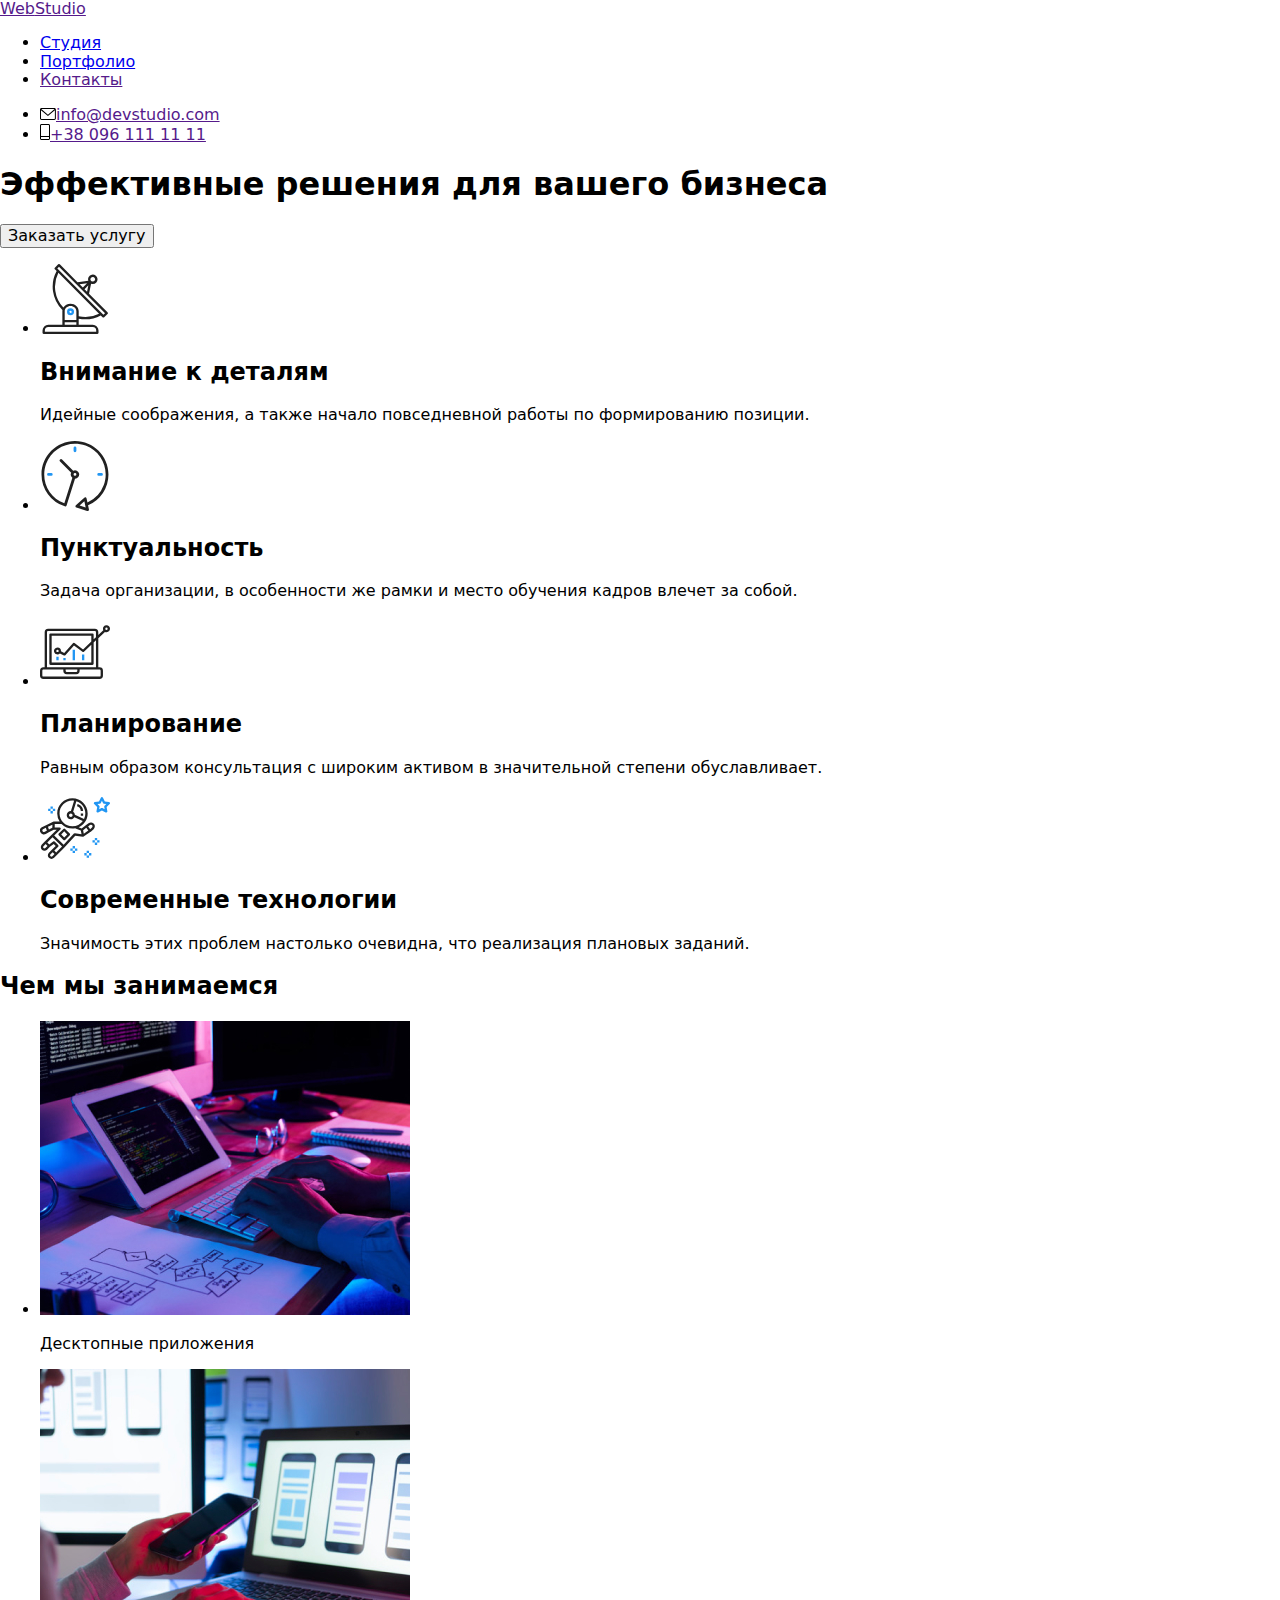
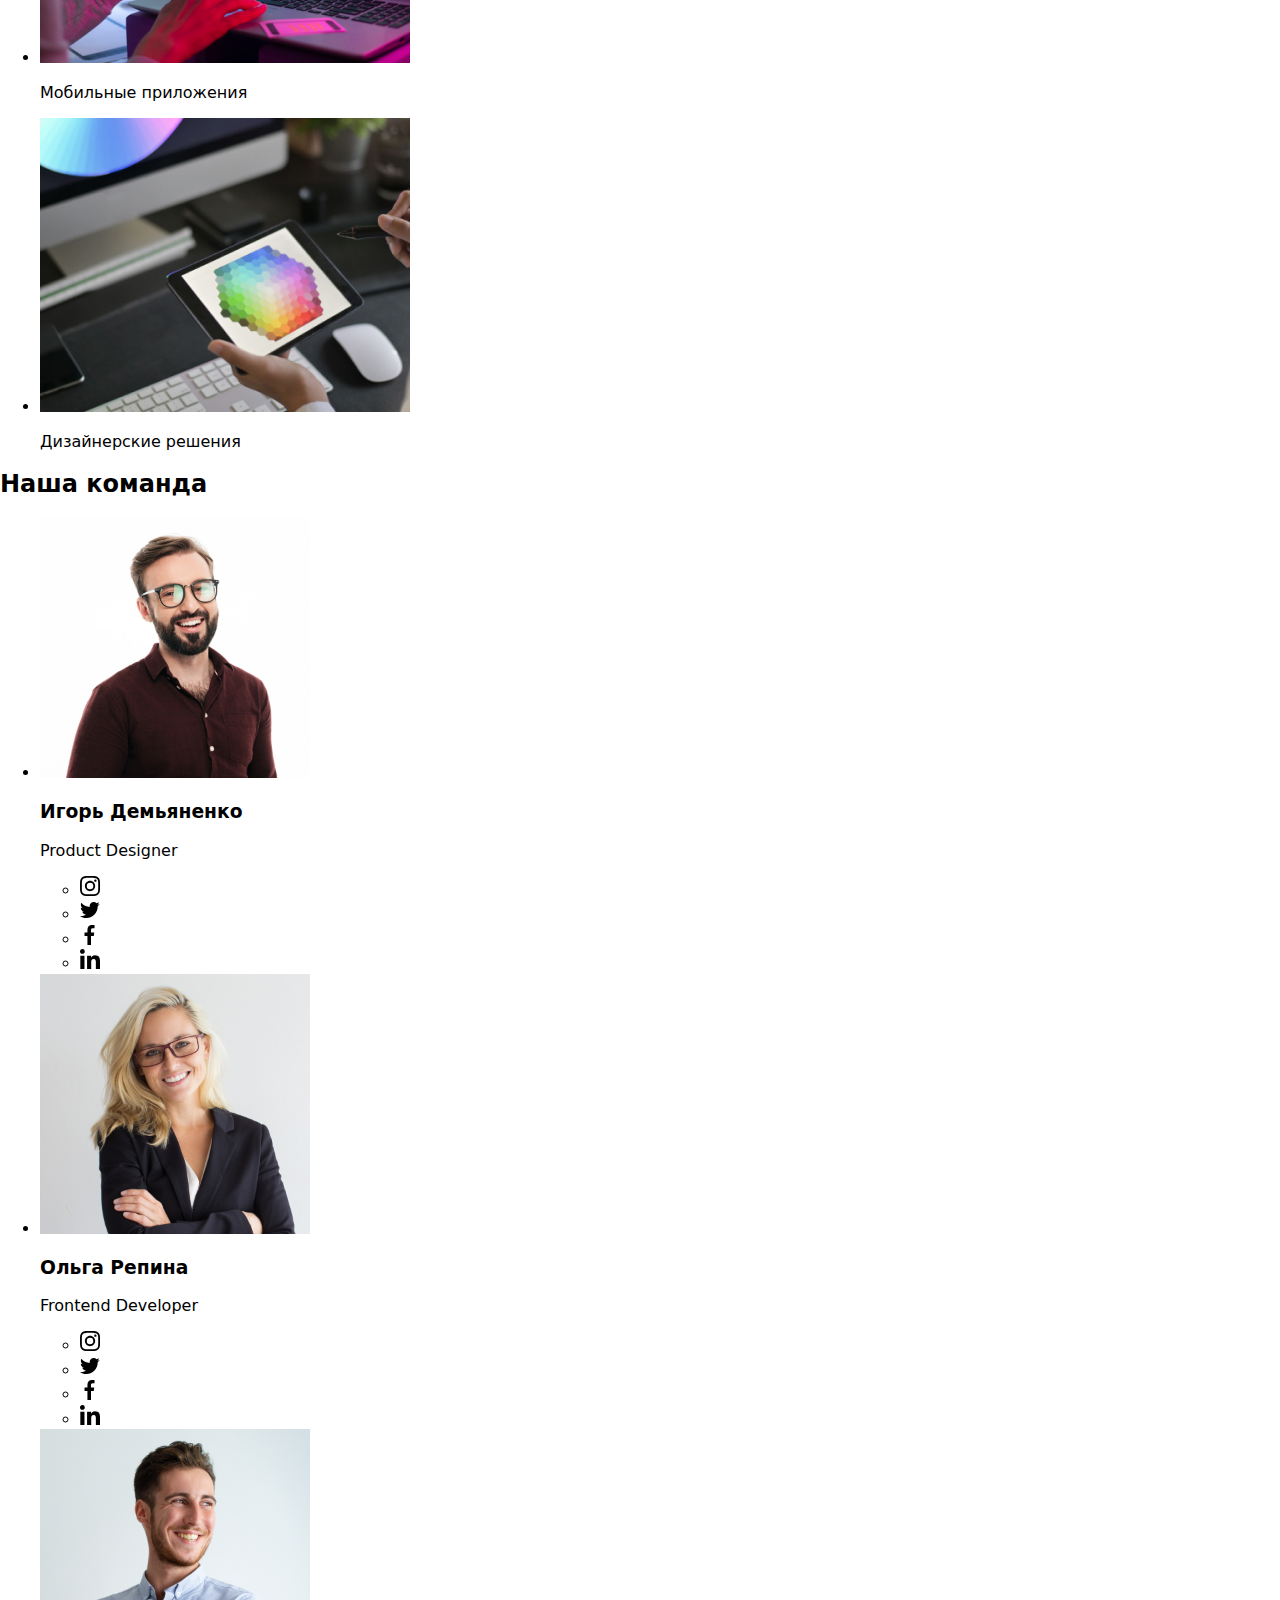
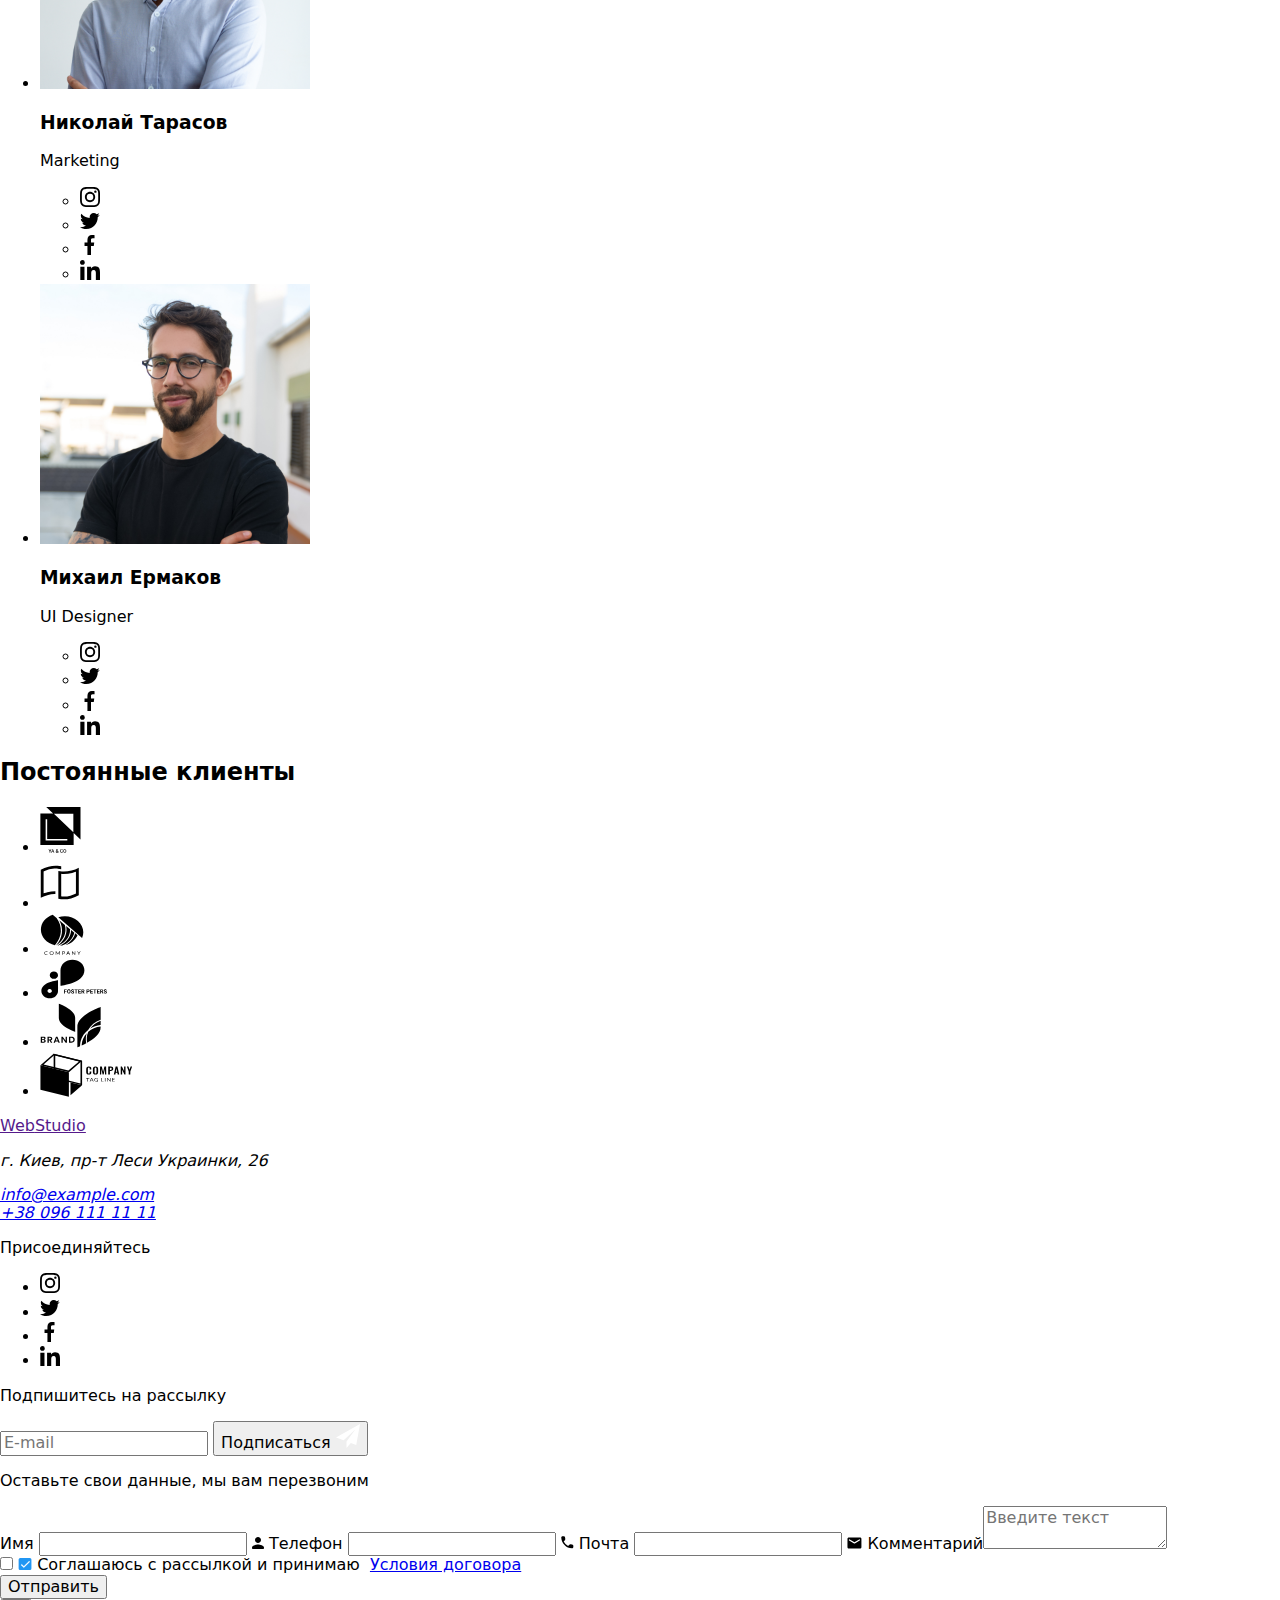
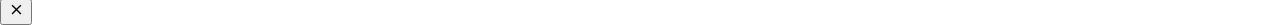
==== index.html @ e8cb851c "bloop-bloop" ====
<!DOCTYPE html>
<html lang="en">
  <head>
    <meta charset="UTF-8" />
    <meta http-equiv="X-UA-Compatible" content="IE=edge" />
    <meta name="viewport" content="width=device-width, initial-scale=1.0" />

    <title>Document</title>
    <link
      rel="stylesheet"
      href="https://cdnjs.cloudflare.com/ajax/libs/modern-normalize/1.1.0/modern-normalize.css"
    />

    <link rel="preconnect" href="https://fonts.googleapis.com" />
    <link rel="preconnect" href="https://fonts.gstatic.com" crossorigin />
    <link
      href="https://fonts.googleapis.com/css2?family=Raleway:wght@700&family=Roboto:wght@400;500;700;900&display=swap"
      rel="stylesheet"
    />
    <link rel="stylesheet" href="./css/main.min.css" />
  </head>
  <body>
    <header>
      <div class="container header-nav">
        
        <a href="" class="logo-head"><span>Web</span>Studio</a>
        <nav>
        <ul class="list head-nav">
          <li class="head-nav-list">
            <a href="./index.html" class="current-page head-nav-link">Студия</a>
          </li>
          <li class="head-nav-list">
            <a href="./portfolio.html" class="head-nav-link">Портфолио</a>
          </li>
          <li class="head-nav-list">
            <a href="" class="head-nav-link">Контакты</a>
          </li>
        </ul>
      </nav>
      <ul class="head-contacts list">
        <li class="head-contacts-list">
          <a href="" class="head-contacts-link">
            <svg class="head-contacts-icon " width="16" height="12">
                <use href="./images/sprite.svg#icon-mail"></use>
              </svg>info@devstudio.com</a>
        </li>
        <li class="head-contacts-list">
          <a href="" class="head-contacts-link"> 
            <svg class="head-contacts-icon  phone-icon" width="10" height="16">
                <use href="./images/sprite.svg#icon-phone"></use>
              </svg>+38 096 111 11 11</a>
        </li>
      </ul>
    </div>
    </header>
    <main>
      <section class="hero">  
        <div class="hero-content container">
          <h1 class="hero-title">Эффективные решения для вашего бизнеса</h1>
          <button type="button" data-modal-open class="hero-button" >Заказать услугу</button>
        </div>
      </section>
      <section class="section">
        <div class="container">
        <ul class="list column">
          <li class="column-card">
              <div class="column-block">
              <svg class="column-svg" width="70" height="70">
                  <use href="./images/sprite.svg#icon-sattelite"></use>
                </svg>
              </div>
              <h2 class="column-title">Внимание к деталям</h2>
              <p class="column-description">
                Идейные соображения, а также начало повседневной работы по
                формированию позиции.
              </p>
            
          </li>
          <li class="column-card">
            
              <div class="column-block">
              <svg class="column-svg" width="70" height="70">
                  <use href="./images/sprite.svg#icon-clock"></use>
                </svg>
              </div>
              <h2 class="column-title">Пунктуальность</h2>
              <p class="column-description">
                Задача организации, в особенности же рамки и место обучения
                кадров влечет за собой.
              </p>
            
          </li>
          <li class="column-card">
            
              <div class="column-block">
              <svg class="column-svg" width="70" height="70">
                  <use href="./images/sprite.svg#icon-diagram"></use>
                </svg>
                </div>
              <h2 class="column-title">Планирование</h2>
              <p class="column-description">
                Равным образом консультация с широким активом в значительной
                степени обуславливает.
              </p>
            
          </li>
          <li class="column-card">
            
              <div class="column-block">
              <svg class="column-svg" width="70" height="70">
                  <use href="./images/sprite.svg#icon-astronaut"></use>
                </svg>
                </div>
              <h2 class="column-title">Современные технологии</h2>
              <p class="column-description">
                Значимость этих проблем настолько очевидна, что реализация
                плановых заданий.
              </p>
           
          </li>
        </ul>
      </div>
      </section>
      <section class="workspace section">
        <div class="container">
          <h2 class="workspace-title">Чем мы занимаемся</h2>
          <ul class="list workspace-list">
            <li class="workspace-card">
             
              <img 
                src="./images/duties1.jpg"
                alt="робочий стол разработчика"
                width="370"
              />
              <p class="workspace-text">Десктопные приложения</p>
              
            </li>
            <li class="workspace-card">
              
              <img
                src="./images/duties2.jpg"
                alt="робочий стол разработчика"
                width="370"
              />
              <p class="workspace-text">Мобильные приложения</p>
              
            </li>
            <li class="workspace-card">
              
              <img
                src="./images/duties3.jpg"
                alt="робочий стол разработчика"
                width="370"
              />
              <p class="workspace-text">Дизайнерские решения</p>
              
            </li>
        </li>
      </ul>
    </div>
      </section>

      <section class="team section">
        <div class="container">
        <h2 class="team-title">Наша команда</h2>
        <ul class="team-list list ">
          <li class="team-player">
            <img src="./images/person1.jpg" alt="парень в очках" width="270" />
            <div class="team-player-info">
            <h3 class="team-player-name">Игорь Демьяненко</h3>
            <p class="team-player-position">Product Designer</p> 
         
            <ul class="social-media list">
                <li class="social-media-icon">
                  <a href="" class="social-media-link">
                    <svg class="social-network-icon" width="20" height="20">
                      <use href="./images/sprite.svg#icon-instagram"></use>
                    </svg>
                  </a>
                </li>
                <li class="social-media-icon">
                  <a href="" class="social-media-link">
                    <svg class="social-network-icon" width="20" height="20">
                      <use href="./images/sprite.svg#icon-twitter"></use>
                    </svg>
                  </a>
                </li>
                <li class="social-media-icon">
                  <a href="" class="social-media-link">
                    <svg class="social-network-icon" width="20" height="20">
                      <use href="./images/sprite.svg#icon-facebook"></use>
                    </svg>
                  </a>
                </li>
                <li class="social-media-icon">
                  <a href="" class="social-media-link">
                    <svg class="social-network-icon" width="20" height="20">
                      <use href="./images/sprite.svg#icon-linkedin"></use>
                    </svg>
                  </a>
                </li>
              </ul>
            </div>   
          </li>
          <li class="team-player">
            <img src="./images/person2.jpg" alt="девушка в очках" width="270" />
            <div class="team-player-info">
            <h3 class="team-player-name">Ольга Репина</h3>
            <p class="team-player-position">Frontend Developer</p>
          
            <ul class="social-media list">
                <li class="social-media-icon">
                  <a href="" class="social-media-link">
                    <svg class="social-network-icon" width="20" height="20">
                      <use href="./images/sprite.svg#icon-instagram"></use>
                    </svg>
                  </a>
                </li>
                <li class="social-media-icon">
                  <a href="" class="social-media-link">
                    <svg class="social-network-icon" width="20" height="20">
                      <use href="./images/sprite.svg#icon-twitter"></use>
                    </svg>
                  </a>
                </li>
                <li class="social-media-icon">
                  <a href="" class="social-media-link">
                    <svg class="social-network-icon" width="20" height="20">
                      <use href="./images/sprite.svg#icon-facebook"></use>
                    </svg>
                  </a>
                </li>
                <li class="social-media-icon">
                  <a href="" class="social-media-link">
                    <svg class="social-network-icon" width="20" height="20">
                      <use href="./images/sprite.svg#icon-linkedin"></use>
                    </svg>
                  </a>
                </li>
              </ul>
            </div>  
          </li>
          <li class="team-player">
            <img
              src="./images/person3.jpg"
              alt="парень улыбается"
              width="270"/>
            <div class="team-player-info">
            <h3 class="team-player-name">Николай Тарасов</h3>
            <p class="team-player-position">Marketing</p>
            
            <ul class="social-media list">
                <li class="social-media-icon">
                  <a href="" class="social-media-link">
                    <svg class="social-network-icon" width="20" height="20">
                      <use href="./images/sprite.svg#icon-instagram"></use>
                    </svg>
                  </a>
                </li>
                <li class="social-media-icon">
                  <a href="" class="social-media-link">
                    <svg class="social-network-icon" width="20" height="20">
                      <use href="./images/sprite.svg#icon-twitter"></use>
                    </svg>
                  </a>
                </li>
                <li class="social-media-icon">
                  <a href="" class="social-media-link">
                    <svg class="social-network-icon" width="20" height="20">
                      <use href="./images/sprite.svg#icon-facebook"></use>
                    </svg>
                  </a>
                </li>
                <li class="social-media-icon">
                  <a href="" class="social-media-link">
                    <svg class="social-network-icon" width="20" height="20">
                      <use href="./images/sprite.svg#icon-linkedin"></use>
                    </svg>
                  </a>
                </li>
              </ul>
            </div>  
          </li>
          <li class="team-player">
            <img src="./images/person4.jpg" alt="парень в очках" width="270" />
            <div class="team-player-info">
            <h3 class="team-player-name">Михаил Ермаков</h3>
            <p class="team-player-position">UI Designer</p>
            
            <ul class="social-media list">
                <li class="social-media-icon">
                  <a href="" class="social-media-link">
                    <svg class="social-network-icon" width="20" height="20">
                      <use href="./images/sprite.svg#icon-instagram"></use>
                    </svg>
                  </a>
                </li>
                <li class="social-media-icon">
                  <a href="" class="social-media-link">
                    <svg class="social-network-icon" width="20" height="20">
                      <use href="./images/sprite.svg#icon-twitter"></use>
                    </svg>
                  </a>
                </li>
                <li class="social-media-icon">
                  <a href="" class="social-media-link">
                    <svg class="social-network-icon" width="20" height="20">
                      <use href="./images/sprite.svg#icon-facebook"></use>
                    </svg>
                  </a>
                </li>
                <li class="social-media-icon">
                  <a href="" class="social-media-link">
                    <svg class="social-network-icon" width="20" height="20">
                      <use href="./images/sprite.svg#icon-linkedin"></use>
                    </svg>
                  </a>
                </li>
              </ul>
            </div>
          </li>
        </ul>
      </div>
      </section>
       <section class="section">
        <div class="container">
          <h2 class="clients-title">Постоянные клиенты</h2>

          <ul class="list list-clients">
            <li class="clients-listed-item">
              <a href="" class="clients-link">
                <svg class="clients-icon" width="41" height="46">
                  <use href="./images/sprite.svg#icon-clients1"></use>
                </svg>
              </a>
            </li>
            <li class="clients-listed-item">
              <a href="" class="clients-link">
                <svg class="clients-icon" width="40" height="52">
                  <use href="./images/sprite.svg#icon-clients2"></use>
                </svg>
              </a>
            </li>
            <li class="clients-listed-item">
              <a href="" class="clients-link">
                <svg class="clients-icon" width="44" height="41">
                  <use href="./images/sprite.svg#icon-clients3"></use>
                </svg>
              </a>
            </li>
            <li class="clients-listed-item">
              <a href="" class="clients-link">
                <svg class="clients-icon" width="84" height="40">
                  <use href="./images/sprite.svg#icon-clients4"></use>
                </svg>
              </a>
            </li>
            <li class="clients-listed-item">
              <a href="" class="clients-link">
                <svg class="clients-icon" width="62" height="45">
                  <use href="./images/sprite.svg#icon-clients5"></use>
                </svg>
              </a>
            </li>
            <li class="clients-listed-item">
              <a href="" class="clients-link">
                <svg class="clients-icon" width="93" height="44">
                  <use href="./images/sprite.svg#icon-clients6"></use>
                </svg>
              </a>
            </li>
          </ul>
        </div>
      </section>
      
      
    </main>
    <footer >
      <div class="container footer-division">
        <div class="left-side-footer">
      <a href="" class="footer-logo"><span>Web</span>Studio</a>
      <address>
        <p class="footer-address">г. Киев, пр-т Леси Украинки, 26</p>
        <a href="mailto:info@example.com" class="footer-mail"
          >info@example.com</a
        ><br />
        <a href="tel:+380961111111" class="footer-phone">+38 096 111 11 11</a>
      </address>
        </div>
    
      <div class="middle-footer">
          <p class="subscription-text">Присоединяйтесь</p>

          <ul class="social-media list social-network-list-footer">
            <li class="social-media-icon-footer">
              <a href="" class="social-media-link-footer">
                <svg class="social-network-icon-footer" width="20" height="20">
                  <use href="./images/sprite.svg#icon-instagram"></use>
                </svg>
              </a>
            </li>
            <li class="social-media-icon-footer">
              <a href="" class="social-media-link-footer">
                <svg class="social-network-icon-footer" width="20" height="20">
                  <use href="./images/sprite.svg#icon-twitter"></use>
                </svg>
              </a>
            </li>
            <li class="social-media-icon-footer">
              <a href="" class="social-media-link-footer">
                <svg class="social-network-icon-footer" width="20" height="20">
                  <use href="./images/sprite.svg#icon-facebook"></use>
                </svg>
              </a>
            </li>
            <li class="social-media-icon-footer">
              <a href="" class="social-media-link-footer">
                <svg class="social-network-icon-footer" width="20" height="20">
                  <use href="./images/sprite.svg#icon-linkedin"></use>
                </svg>
              </a>
            </li>
          </ul>
        </div>
        <div class="left-footer">
          <p class="left-footer-text">Подпишитесь на рассылку</p>
          <div class="left-footer-block">
        
          <label for="mail" >
            <input type="mail" placeholder="E-mail" class="footer-field">
          </label>
          
          <button type="button" class="left-footer-button"> Подписаться
            <svg  width="24" height="24" class="left-footer-icon">
                <use href="./images/sprite.svg#icon-send"></use>
          </svg>
        </button>    
        </div>
        </div>
      </div>
    </footer>

    <div class="backdrop is-hidden" data-modal>
      <div class="modal">
        <form class="modal-contact-form">
          <p class="modal-contact-title">
            Оставьте свои данные, мы вам перезвоним
          </p>
          <label class="modal-form-field">
            Имя
            <span class="modal-form-field-content">
              <input
                type="text"
                name="user-name"
                class="modal-contact-input"
                
                minlength="2"
                pattern="[a-zA-Zа-яёА-ЯЁ]+"
              />
              <svg class="modal-form-icon icon-user" width="12" height="12">
                <use href="./images/sprite.svg#icon-person-black"></use>
              </svg> </span
          ></label>
          <label class="modal-form-field">
            Телефон
            <span class="modal-form-field-content">
              <input
                type="tel"
                name="user-phone"
                class="modal-contact-input"
                
                pattern="+38[0-9]{3}-[0-9]{3}-[0-9]{2}-[0-9]{2}"
                title="+38-063-111-11-11"
              />
              <svg class="modal-form-icon icon-tel" width="13" height="13">
                <use href="./images/sprite.svg#icon-phone-black"></use>
              </svg>
            </span>
          </label>
          <label class="modal-form-field">
            Почта
            <span class="modal-form-field-content">
              <input
                type="email"
                name="user-email"
                class="modal-contact-input"
                
              />
              <svg class="modal-form-icon icon-mail" width="15" height="12">
                <use href="./images/sprite.svg#icon-mail-black"></use>
              </svg>
            </span>
          </label>
          <label class="modal-form-field"
            >Комментарий<textarea
              class="type-message"
              placeholder="Введите текст"
            ></textarea>
          </label>
          <div>
            <input
              type="checkbox"
              name="user_policy"
              class="modal-form-check visually-hidden"
              
              id="user-policy"
            /><label for="user-policy" class="modal-form-check-label"
              ><span class="icon-checkbox">
                <svg class="icon-check" width="14" height="12">
                  <use href="./images/sprite.svg#icon-check"></use>
                </svg> </span
              >Соглашаюсь с рассылкой и принимаю&nbsp;
              <a href="#" class="modal-form-check-link">
                Условия договора</a
              ></label
            >
          </div>
          <div class="button-wrapper">
            <button type="submit" class="hero-button">Отправить</button>
          </div>
          <button class="close-modal-button" data-modal-close>
            <svg class="icon-close-button" width="16" height="16">
              <use href="./images/sprite.svg#icon-close"></use>
            </svg>
          </button>
        </form>
      </div>
    </div>
    <script src="./js/modal.js"></script>
  </body>
</html>
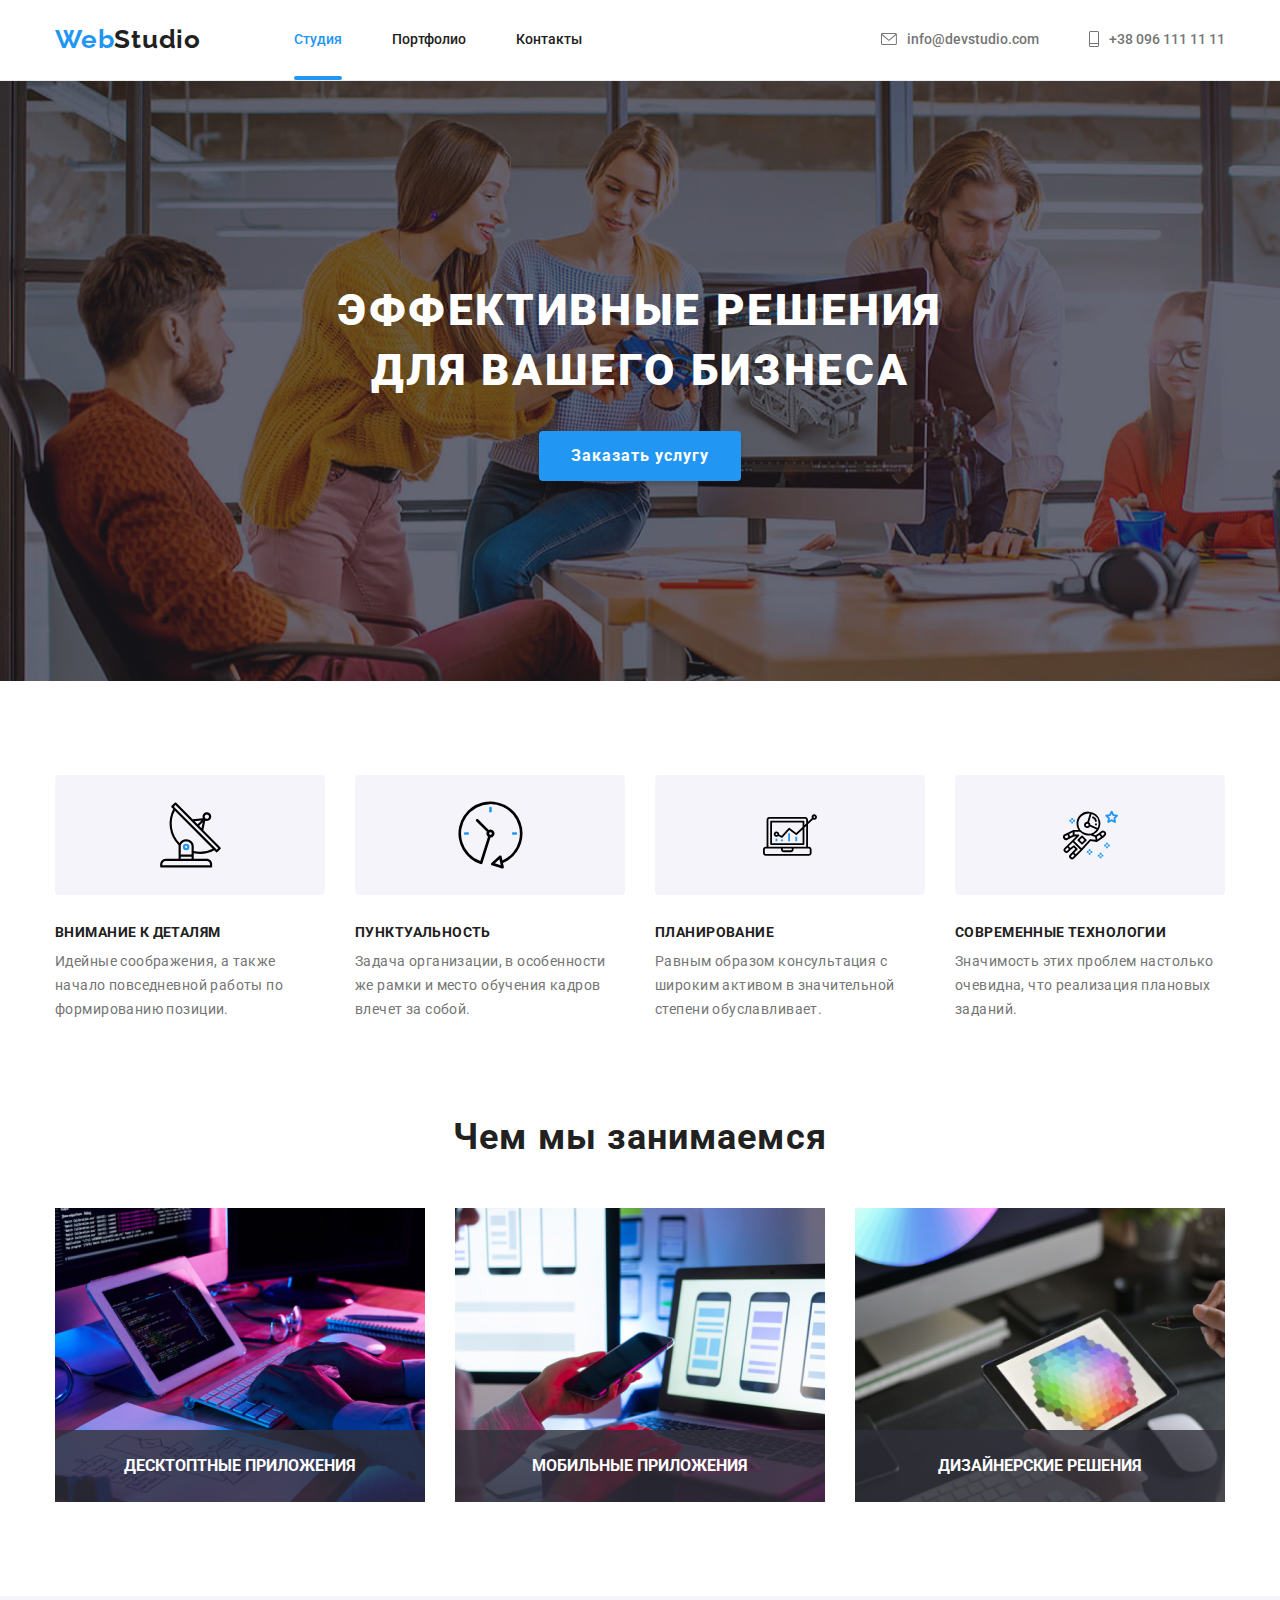
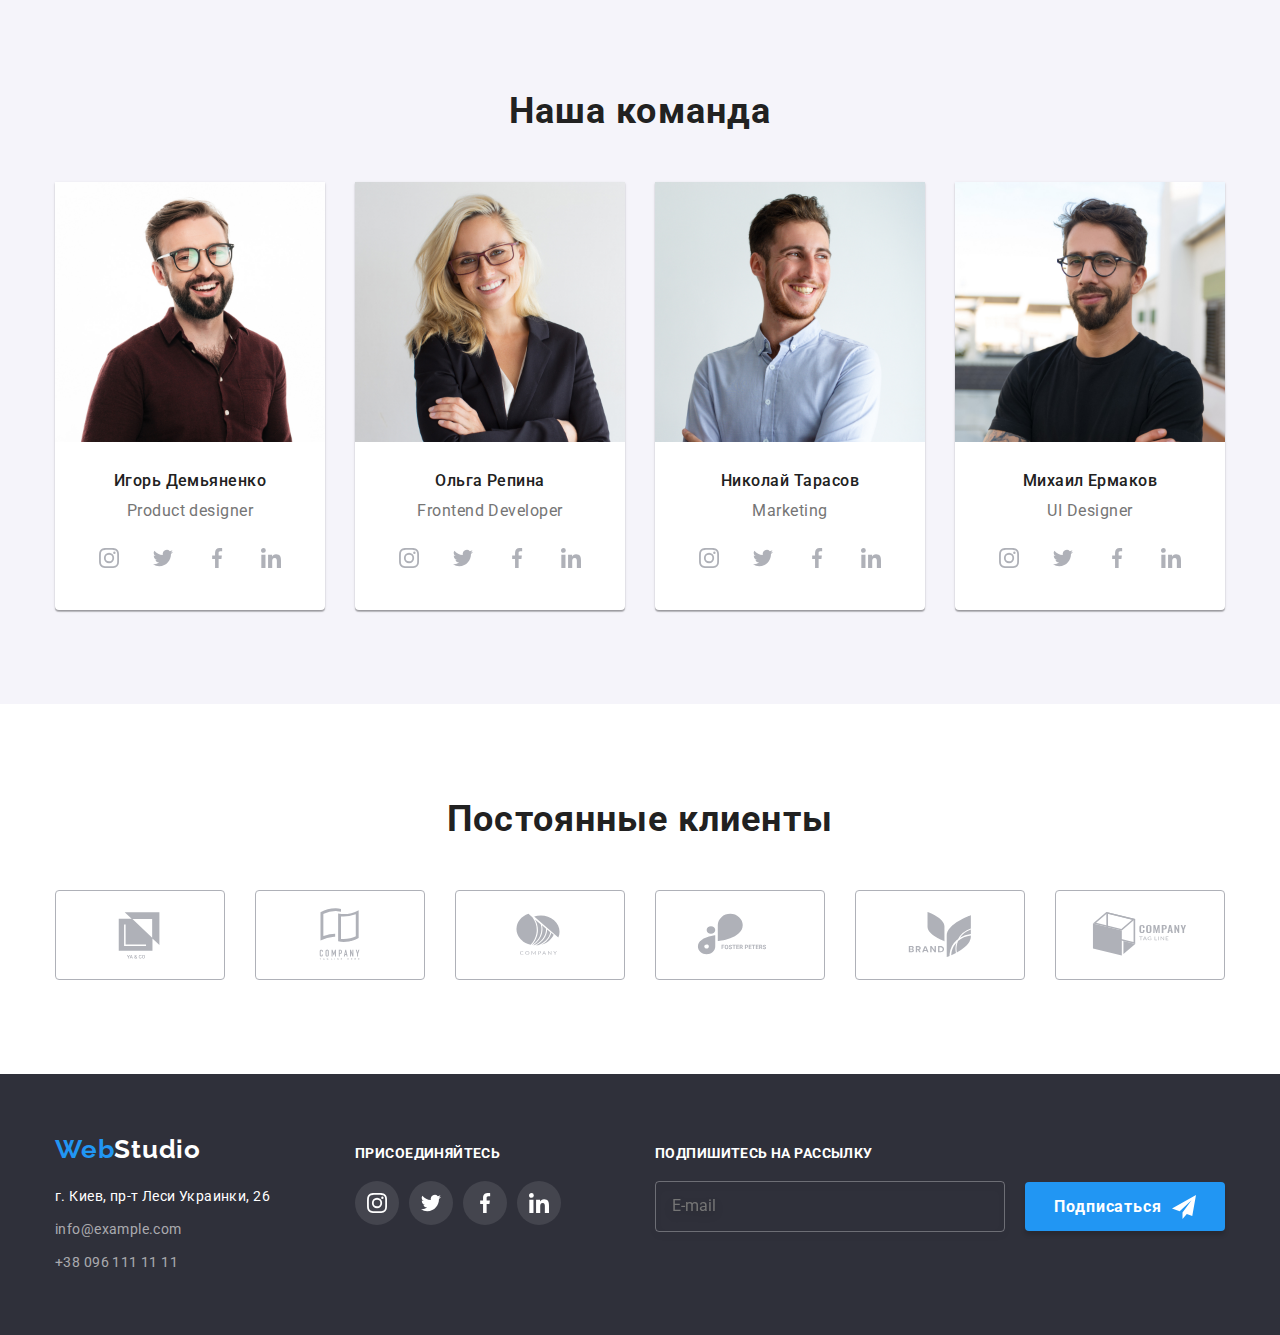
==== commit 8297f367: "ready to be checked" ====
--- a/index.html
+++ b/index.html
@@ -1,446 +1,454 @@
 <!DOCTYPE html>
-<html lang="en">
+<html lang="ru">
   <head>
     <meta charset="UTF-8" />
     <meta http-equiv="X-UA-Compatible" content="IE=edge" />
     <meta name="viewport" content="width=device-width, initial-scale=1.0" />
-
-    <title>Document</title>
+    <title>Главная</title>
     <link
       rel="stylesheet"
-      href="https://cdnjs.cloudflare.com/ajax/libs/modern-normalize/1.1.0/modern-normalize.css"
+      href="https://cdnjs.cloudflare.com/ajax/libs/modern-normalize/1.0.0/modern-normalize.min.css"
     />
-
+    <link rel="stylesheet" href="./css/main.min.css" />
     <link rel="preconnect" href="https://fonts.googleapis.com" />
     <link rel="preconnect" href="https://fonts.gstatic.com" crossorigin />
     <link
       href="https://fonts.googleapis.com/css2?family=Raleway:wght@700&family=Roboto:wght@400;500;700;900&display=swap"
       rel="stylesheet"
     />
-    <link rel="stylesheet" href="./css/main.min.css" />
   </head>
   <body>
-    <header>
-      <div class="container header-nav">
-        
-        <a href="" class="logo-head"><span>Web</span>Studio</a>
-        <nav>
-        <ul class="list head-nav">
-          <li class="head-nav-list">
-            <a href="./index.html" class="current-page head-nav-link">Студия</a>
+    <header class="page-header">
+      <div class="container menu">
+        <nav class="navigation">
+          <a class="logo link" href="./index.html"
+            ><span class="blue">Web</span>Studio</a
+          >
+          <ul class="site-nav list">
+            <li class="site-nav-items">
+              <a class="current-page" href="./index.html">Студия</a>
+            </li>
+            <li class="site-nav-items">
+              <a class="link" href="./portfolio.html">Портфолио</a>
+            </li>
+            <li class="site-nav-items"><a class="link" href="">Контакты</a></li>
+          </ul>
+        </nav>
+        <ul class="contacts list">
+          <li class="site-nav-items">
+            <div class="email">
+              <a class="contacts-links link" href="mailto:info@devstudio.com">
+                <svg class="email-icon">
+                  <use href="./images/icons.svg#icon-email"></use>
+                </svg>
+                info@devstudio.com</a
+              >
+            </div>
           </li>
-          <li class="head-nav-list">
-            <a href="./portfolio.html" class="head-nav-link">Портфолио</a>
-          </li>
-          <li class="head-nav-list">
-            <a href="" class="head-nav-link">Контакты</a>
-          </li>
-        </ul>
-      </nav>
-      <ul class="head-contacts list">
-        <li class="head-contacts-list">
-          <a href="" class="head-contacts-link">
-            <svg class="head-contacts-icon " width="16" height="12">
-                <use href="./images/sprite.svg#icon-mail"></use>
-              </svg>info@devstudio.com</a>
-        </li>
-        <li class="head-contacts-list">
-          <a href="" class="head-contacts-link"> 
-            <svg class="head-contacts-icon  phone-icon" width="10" height="16">
-                <use href="./images/sprite.svg#icon-phone"></use>
-              </svg>+38 096 111 11 11</a>
-        </li>
-      </ul>
-    </div>
-    </header>
-    <main>
-      <section class="hero">  
-        <div class="hero-content container">
-          <h1 class="hero-title">Эффективные решения для вашего бизнеса</h1>
-          <button type="button" data-modal-open class="hero-button" >Заказать услугу</button>
-        </div>
-      </section>
-      <section class="section">
-        <div class="container">
-        <ul class="list column">
-          <li class="column-card">
-              <div class="column-block">
-              <svg class="column-svg" width="70" height="70">
-                  <use href="./images/sprite.svg#icon-sattelite"></use>
-                </svg>
-              </div>
-              <h2 class="column-title">Внимание к деталям</h2>
-              <p class="column-description">
-                Идейные соображения, а также начало повседневной работы по
-                формированию позиции.
-              </p>
-            
-          </li>
-          <li class="column-card">
-            
-              <div class="column-block">
-              <svg class="column-svg" width="70" height="70">
-                  <use href="./images/sprite.svg#icon-clock"></use>
-                </svg>
-              </div>
-              <h2 class="column-title">Пунктуальность</h2>
-              <p class="column-description">
-                Задача организации, в особенности же рамки и место обучения
-                кадров влечет за собой.
-              </p>
-            
-          </li>
-          <li class="column-card">
-            
-              <div class="column-block">
-              <svg class="column-svg" width="70" height="70">
-                  <use href="./images/sprite.svg#icon-diagram"></use>
-                </svg>
-                </div>
-              <h2 class="column-title">Планирование</h2>
-              <p class="column-description">
-                Равным образом консультация с широким активом в значительной
-                степени обуславливает.
-              </p>
-            
-          </li>
-          <li class="column-card">
-            
-              <div class="column-block">
-              <svg class="column-svg" width="70" height="70">
-                  <use href="./images/sprite.svg#icon-astronaut"></use>
-                </svg>
-                </div>
-              <h2 class="column-title">Современные технологии</h2>
-              <p class="column-description">
-                Значимость этих проблем настолько очевидна, что реализация
-                плановых заданий.
-              </p>
-           
-          </li>
-        </ul>
-      </div>
-      </section>
-      <section class="workspace section">
-        <div class="container">
-          <h2 class="workspace-title">Чем мы занимаемся</h2>
-          <ul class="list workspace-list">
-            <li class="workspace-card">
-             
-              <img 
-                src="./images/duties1.jpg"
-                alt="робочий стол разработчика"
-                width="370"
-              />
-              <p class="workspace-text">Десктопные приложения</p>
-              
-            </li>
-            <li class="workspace-card">
-              
-              <img
-                src="./images/duties2.jpg"
-                alt="робочий стол разработчика"
-                width="370"
-              />
-              <p class="workspace-text">Мобильные приложения</p>
-              
-            </li>
-            <li class="workspace-card">
-              
-              <img
-                src="./images/duties3.jpg"
-                alt="робочий стол разработчика"
-                width="370"
-              />
-              <p class="workspace-text">Дизайнерские решения</p>
-              
-            </li>
-        </li>
-      </ul>
-    </div>
-      </section>
-
-      <section class="team section">
-        <div class="container">
-        <h2 class="team-title">Наша команда</h2>
-        <ul class="team-list list ">
-          <li class="team-player">
-            <img src="./images/person1.jpg" alt="парень в очках" width="270" />
-            <div class="team-player-info">
-            <h3 class="team-player-name">Игорь Демьяненко</h3>
-            <p class="team-player-position">Product Designer</p> 
-         
-            <ul class="social-media list">
-                <li class="social-media-icon">
-                  <a href="" class="social-media-link">
-                    <svg class="social-network-icon" width="20" height="20">
-                      <use href="./images/sprite.svg#icon-instagram"></use>
-                    </svg>
-                  </a>
-                </li>
-                <li class="social-media-icon">
-                  <a href="" class="social-media-link">
-                    <svg class="social-network-icon" width="20" height="20">
-                      <use href="./images/sprite.svg#icon-twitter"></use>
-                    </svg>
-                  </a>
-                </li>
-                <li class="social-media-icon">
-                  <a href="" class="social-media-link">
-                    <svg class="social-network-icon" width="20" height="20">
-                      <use href="./images/sprite.svg#icon-facebook"></use>
-                    </svg>
-                  </a>
-                </li>
-                <li class="social-media-icon">
-                  <a href="" class="social-media-link">
-                    <svg class="social-network-icon" width="20" height="20">
-                      <use href="./images/sprite.svg#icon-linkedin"></use>
-                    </svg>
-                  </a>
-                </li>
-              </ul>
-            </div>   
-          </li>
-          <li class="team-player">
-            <img src="./images/person2.jpg" alt="девушка в очках" width="270" />
-            <div class="team-player-info">
-            <h3 class="team-player-name">Ольга Репина</h3>
-            <p class="team-player-position">Frontend Developer</p>
-          
-            <ul class="social-media list">
-                <li class="social-media-icon">
-                  <a href="" class="social-media-link">
-                    <svg class="social-network-icon" width="20" height="20">
-                      <use href="./images/sprite.svg#icon-instagram"></use>
-                    </svg>
-                  </a>
-                </li>
-                <li class="social-media-icon">
-                  <a href="" class="social-media-link">
-                    <svg class="social-network-icon" width="20" height="20">
-                      <use href="./images/sprite.svg#icon-twitter"></use>
-                    </svg>
-                  </a>
-                </li>
-                <li class="social-media-icon">
-                  <a href="" class="social-media-link">
-                    <svg class="social-network-icon" width="20" height="20">
-                      <use href="./images/sprite.svg#icon-facebook"></use>
-                    </svg>
-                  </a>
-                </li>
-                <li class="social-media-icon">
-                  <a href="" class="social-media-link">
-                    <svg class="social-network-icon" width="20" height="20">
-                      <use href="./images/sprite.svg#icon-linkedin"></use>
-                    </svg>
-                  </a>
-                </li>
-              </ul>
-            </div>  
-          </li>
-          <li class="team-player">
-            <img
-              src="./images/person3.jpg"
-              alt="парень улыбается"
-              width="270"/>
-            <div class="team-player-info">
-            <h3 class="team-player-name">Николай Тарасов</h3>
-            <p class="team-player-position">Marketing</p>
-            
-            <ul class="social-media list">
-                <li class="social-media-icon">
-                  <a href="" class="social-media-link">
-                    <svg class="social-network-icon" width="20" height="20">
-                      <use href="./images/sprite.svg#icon-instagram"></use>
-                    </svg>
-                  </a>
-                </li>
-                <li class="social-media-icon">
-                  <a href="" class="social-media-link">
-                    <svg class="social-network-icon" width="20" height="20">
-                      <use href="./images/sprite.svg#icon-twitter"></use>
-                    </svg>
-                  </a>
-                </li>
-                <li class="social-media-icon">
-                  <a href="" class="social-media-link">
-                    <svg class="social-network-icon" width="20" height="20">
-                      <use href="./images/sprite.svg#icon-facebook"></use>
-                    </svg>
-                  </a>
-                </li>
-                <li class="social-media-icon">
-                  <a href="" class="social-media-link">
-                    <svg class="social-network-icon" width="20" height="20">
-                      <use href="./images/sprite.svg#icon-linkedin"></use>
-                    </svg>
-                  </a>
-                </li>
-              </ul>
-            </div>  
-          </li>
-          <li class="team-player">
-            <img src="./images/person4.jpg" alt="парень в очках" width="270" />
-            <div class="team-player-info">
-            <h3 class="team-player-name">Михаил Ермаков</h3>
-            <p class="team-player-position">UI Designer</p>
-            
-            <ul class="social-media list">
-                <li class="social-media-icon">
-                  <a href="" class="social-media-link">
-                    <svg class="social-network-icon" width="20" height="20">
-                      <use href="./images/sprite.svg#icon-instagram"></use>
-                    </svg>
-                  </a>
-                </li>
-                <li class="social-media-icon">
-                  <a href="" class="social-media-link">
-                    <svg class="social-network-icon" width="20" height="20">
-                      <use href="./images/sprite.svg#icon-twitter"></use>
-                    </svg>
-                  </a>
-                </li>
-                <li class="social-media-icon">
-                  <a href="" class="social-media-link">
-                    <svg class="social-network-icon" width="20" height="20">
-                      <use href="./images/sprite.svg#icon-facebook"></use>
-                    </svg>
-                  </a>
-                </li>
-                <li class="social-media-icon">
-                  <a href="" class="social-media-link">
-                    <svg class="social-network-icon" width="20" height="20">
-                      <use href="./images/sprite.svg#icon-linkedin"></use>
-                    </svg>
-                  </a>
-                </li>
-              </ul>
+          <li class="site-nav-items">
+            <div class="phone">
+              <a class="contacts-links link" href="tel:+380961111111">
+                <svg class="phone-icon">
+                  <use href="./images/icons.svg#icon-telephone"></use>
+                </svg>
+                +38 096 111 11 11</a
+              >
             </div>
           </li>
         </ul>
       </div>
+    </header>
+    <main>
+      <section class="hero section">
+        <div class="container">
+          <h1 class="hero-title">
+            ЭФФЕКТИВНЫЕ РЕШЕНИЯ<br />
+            ДЛЯ ВАШЕГО БИЗНЕСА
+          </h1>
+          <button class="button" data-modal-open type="button">
+            Заказать услугу
+          </button>
+        </div>
       </section>
-       <section class="section">
+      <section class="features section">
         <div class="container">
-          <h2 class="clients-title">Постоянные клиенты</h2>
-
-          <ul class="list list-clients">
-            <li class="clients-listed-item">
-              <a href="" class="clients-link">
-                <svg class="clients-icon" width="41" height="46">
-                  <use href="./images/sprite.svg#icon-clients1"></use>
+          <h2 class="visually-hidden">Наши качества</h2>
+          <ul class="features-list list">
+            <li class="feature-item">
+              <div class="feature-item-icon">
+                <svg class="feature-icon" width="65" height="70">
+                  <use href="./images/icons.svg#icon-antenna"></use>
+                </svg>
+              </div>
+              <h3 class="feature-title">ВНИМАНИЕ К ДЕТАЛЯМ</h3>
+              <p class="feature-description">
+                Идейные соображения, а также начало повседневной работы по
+                формированию позиции.
+              </p>
+            </li>
+            <li class="feature-item">
+              <div class="feature-item-icon">
+                <svg class="feature-icon" width="67" height="70">
+                  <use href="./images/icons.svg#icon-clock"></use>
+                </svg>
+              </div>
+              <h3 class="feature-title">ПУНКТУАЛЬНОСТЬ</h3>
+              <p class="feature-description">
+                Задача организации, в особенности же рамки и место обучения
+                кадров влечет за собой.
+              </p>
+            </li>
+            <li class="feature-item">
+              <div class="feature-item-icon">
+                <svg class="feature-icon" width="70" height="54">
+                  <use href="./images/icons.svg#icon-diagram"></use>
+                </svg>
+              </div>
+              <h3 class="feature-title">ПЛАНИРОВАНИЕ</h3>
+              <p class="feature-description">
+                Равным образом консультация с широким активом в значительной
+                степени обуславливает.
+              </p>
+            </li>
+            <li class="feature-item">
+              <div class="feature-item-icon">
+                <svg class="feature-icon" width="55" height="60">
+                  <use href="./images/icons.svg#icon-astronaut"></use>
+                </svg>
+              </div>
+              <h3 class="feature-title">СОВРЕМЕННЫЕ ТЕХНОЛОГИИ</h3>
+              <p class="feature-description">
+                Значимость этих проблем настолько очевидна, что реализация
+                плановых заданий.
+              </p>
+            </li>
+          </ul>
+        </div>
+      </section>
+      <section class="services section">
+        <div class="container">
+          <h2 class="subtitle">Чем мы занимаемся</h2>
+          <ul class="services-list list">
+            <li class="services-list-item">
+              <img
+                src="images/img1.jpg"
+                alt="процесс написания кода"
+                width="370"
+              />
+              <p class="services-list-description">ДЕСКТОПТНЫЕ ПРИЛОЖЕНИЯ</p>
+            </li>
+            <li class="services-list-item">
+              <img
+                src="images/img2.jpg"
+                alt="создание мобильного приложения"
+                width="370"
+              />
+              <p class="services-list-description">МОБИЛЬНЫЕ ПРИЛОЖЕНИЯ</p>
+            </li>
+            <li class="services-list-item">
+              <img
+                src="images/img3.jpg"
+                alt="подбор цвета для дизайна"
+                width="370"
+              />
+              <p class="services-list-description">ДИЗАЙНЕРСКИЕ РЕШЕНИЯ</p>
+            </li>
+          </ul>
+        </div>
+      </section>
+      <section class="people section">
+        <div class="container">
+          <h2 class="subtitle">Наша команда</h2>
+          <ul class="team list">
+            <li class="member">
+              <img
+                src="images/img4.jpg"
+                alt="фотография дизайнера продукта"
+                width="270"
+              />
+              <div class="people-description">
+                <h3 class="name">Игорь Демьяненко</h3>
+                <p class="profession" lang="en">Product designer</p>
+              </div>
+              <ul class="social-network-list list">
+                <li class="social-network-item">
+                  <a href="" class="social-network-link">
+                    <svg class="social-network-icon" width="20" height="20">
+                      <use href="./images/icons.svg#icon-instagram"></use>
+                    </svg>
+                  </a>
+                </li>
+                <li class="social-network-item">
+                  <a href="" class="social-network-link">
+                    <svg class="social-network-icon" width="20" height="20">
+                      <use href="./images/icons.svg#icon-twitter"></use>
+                    </svg>
+                  </a>
+                </li>
+                <li class="social-network-item">
+                  <a href="" class="social-network-link">
+                    <svg class="social-network-icon" width="20" height="20">
+                      <use href="./images/icons.svg#icon-facebook"></use>
+                    </svg>
+                  </a>
+                </li>
+                <li class="social-network-item">
+                  <a href="" class="social-network-link">
+                    <svg class="social-network-icon" width="20" height="20">
+                      <use href="./images/icons.svg#icon-linkedin"></use>
+                    </svg>
+                  </a>
+                </li>
+              </ul>
+            </li>
+            <li class="member">
+              <img
+                src="images/img5.jpg"
+                alt="фотография фронтэнд разработчика"
+                width="270"
+              />
+              <div class="people-description">
+                <h3 class="name">Ольга Репина</h3>
+                <p class="profession" lang="en">Frontend Developer</p>
+              </div>
+              <ul class="social-network-list list">
+                <li class="social-network-item">
+                  <a href="" class="social-network-link">
+                    <svg class="social-network-icon" width="20" height="20">
+                      <use href="./images/icons.svg#icon-instagram"></use>
+                    </svg>
+                  </a>
+                </li>
+                <li class="social-network-item">
+                  <a href="" class="social-network-link">
+                    <svg class="social-network-icon" width="20" height="20">
+                      <use href="./images/icons.svg#icon-twitter"></use>
+                    </svg>
+                  </a>
+                </li>
+                <li class="social-network-item">
+                  <a href="" class="social-network-link">
+                    <svg class="social-network-icon" width="20" height="20">
+                      <use href="./images/icons.svg#icon-facebook"></use>
+                    </svg>
+                  </a>
+                </li>
+                <li class="social-network-item">
+                  <a href="" class="social-network-link">
+                    <svg class="social-network-icon" width="20" height="20">
+                      <use href="./images/icons.svg#icon-linkedin"></use>
+                    </svg>
+                  </a>
+                </li>
+              </ul>
+            </li>
+            <li class="member">
+              <img
+                src="images/img6.jpg"
+                alt="фотография маркетолога"
+                width="270"
+              />
+              <div class="people-description">
+                <h3 class="name">Николай Тарасов</h3>
+                <p class="profession" lang="en">Marketing</p>
+              </div>
+              <ul class="social-network-list list">
+                <li class="social-network-item">
+                  <a href="" class="social-network-link">
+                    <svg class="social-network-icon" width="20" height="20">
+                      <use href="./images/icons.svg#icon-instagram"></use>
+                    </svg>
+                  </a>
+                </li>
+                <li class="social-network-item">
+                  <a href="" class="social-network-link">
+                    <svg class="social-network-icon" width="20" height="20">
+                      <use href="./images/icons.svg#icon-twitter"></use>
+                    </svg>
+                  </a>
+                </li>
+                <li class="social-network-item">
+                  <a href="" class="social-network-link">
+                    <svg class="social-network-icon" width="20" height="20">
+                      <use href="./images/icons.svg#icon-facebook"></use>
+                    </svg>
+                  </a>
+                </li>
+                <li class="social-network-item">
+                  <a href="" class="social-network-link">
+                    <svg class="social-network-icon" width="20" height="20">
+                      <use href="./images/icons.svg#icon-linkedin"></use>
+                    </svg>
+                  </a>
+                </li>
+              </ul>
+            </li>
+            <li class="member">
+              <img
+                src="images/img7.jpg"
+                alt="фотография разработчика пользовательского интерфейса"
+                width="270"
+              />
+              <div class="people-description">
+                <h3 class="name">Михаил Ермаков</h3>
+                <p class="profession" lang="en">UI Designer</p>
+              </div>
+              <ul class="social-network-list list">
+                <li class="social-network-item">
+                  <a href="" class="social-network-link">
+                    <svg class="social-network-icon" width="20" height="20">
+                      <use href="./images/icons.svg#icon-instagram"></use>
+                    </svg>
+                  </a>
+                </li>
+                <li class="social-network-item">
+                  <a href="" class="social-network-link">
+                    <svg class="social-network-icon" width="20" height="20">
+                      <use href="./images/icons.svg#icon-twitter"></use>
+                    </svg>
+                  </a>
+                </li>
+                <li class="social-network-item">
+                  <a href="" class="social-network-link">
+                    <svg class="social-network-icon" width="20" height="20">
+                      <use href="./images/icons.svg#icon-facebook"></use>
+                    </svg>
+                  </a>
+                </li>
+                <li class="social-network-item">
+                  <a href="" class="social-network-link">
+                    <svg class="social-network-icon" width="20" height="20">
+                      <use href="./images/icons.svg#icon-linkedin"></use>
+                    </svg>
+                  </a>
+                </li>
+              </ul>
+            </li>
+          </ul>
+        </div>
+      </section>
+      <section class="clients section">
+        <div class="container">
+          <h2 class="subtitle">Постоянные клиенты</h2>
+          <ul class="clients-list list">
+            <li class="clients-item">
+              <a href="" class="clients-item-link">
+                <svg class="clients-icon" width="106" height="60">
+                  <use href="./images/icons.svg#icon-logo1"></use>
                 </svg>
               </a>
             </li>
-            <li class="clients-listed-item">
-              <a href="" class="clients-link">
-                <svg class="clients-icon" width="40" height="52">
-                  <use href="./images/sprite.svg#icon-clients2"></use>
+            <li class="clients-item">
+              <a href="" class="clients-item-link">
+                <svg class="clients-icon" width="106" height="60">
+                  <use href="./images/icons.svg#icon-logo2"></use>
                 </svg>
               </a>
             </li>
-            <li class="clients-listed-item">
-              <a href="" class="clients-link">
-                <svg class="clients-icon" width="44" height="41">
-                  <use href="./images/sprite.svg#icon-clients3"></use>
+            <li class="clients-item">
+              <a href="" class="clients-item-link">
+                <svg class="clients-icon" width="106" height="60">
+                  <use href="./images/icons.svg#icon-logo3"></use>
                 </svg>
               </a>
             </li>
-            <li class="clients-listed-item">
-              <a href="" class="clients-link">
-                <svg class="clients-icon" width="84" height="40">
-                  <use href="./images/sprite.svg#icon-clients4"></use>
+            <li class="clients-item">
+              <a href="" class="clients-item-link">
+                <svg class="clients-icon" width="106" height="60">
+                  <use href="./images/icons.svg#icon-logo4"></use>
                 </svg>
               </a>
             </li>
-            <li class="clients-listed-item">
-              <a href="" class="clients-link">
-                <svg class="clients-icon" width="62" height="45">
-                  <use href="./images/sprite.svg#icon-clients5"></use>
+            <li class="clients-item">
+              <a href="" class="clients-item-link">
+                <svg class="clients-icon" width="106" height="60">
+                  <use href="./images/icons.svg#icon-logo5"></use>
                 </svg>
               </a>
             </li>
-            <li class="clients-listed-item">
-              <a href="" class="clients-link">
-                <svg class="clients-icon" width="93" height="44">
-                  <use href="./images/sprite.svg#icon-clients6"></use>
+            <li class="clients-item">
+              <a href="" class="clients-item-link">
+                <svg class="clients-icon" width="106" height="60">
+                  <use href="./images/icons.svg#icon-logo6"></use>
                 </svg>
               </a>
             </li>
           </ul>
         </div>
       </section>
-      
-      
     </main>
-    <footer >
-      <div class="container footer-division">
-        <div class="left-side-footer">
-      <a href="" class="footer-logo"><span>Web</span>Studio</a>
-      <address>
-        <p class="footer-address">г. Киев, пр-т Леси Украинки, 26</p>
-        <a href="mailto:info@example.com" class="footer-mail"
-          >info@example.com</a
-        ><br />
-        <a href="tel:+380961111111" class="footer-phone">+38 096 111 11 11</a>
-      </address>
-        </div>
-    
-      <div class="middle-footer">
-          <p class="subscription-text">Присоединяйтесь</p>
-
-          <ul class="social-media list social-network-list-footer">
-            <li class="social-media-icon-footer">
-              <a href="" class="social-media-link-footer">
-                <svg class="social-network-icon-footer" width="20" height="20">
-                  <use href="./images/sprite.svg#icon-instagram"></use>
-                </svg>
-              </a>
-            </li>
-            <li class="social-media-icon-footer">
-              <a href="" class="social-media-link-footer">
-                <svg class="social-network-icon-footer" width="20" height="20">
-                  <use href="./images/sprite.svg#icon-twitter"></use>
-                </svg>
-              </a>
-            </li>
-            <li class="social-media-icon-footer">
-              <a href="" class="social-media-link-footer">
-                <svg class="social-network-icon-footer" width="20" height="20">
-                  <use href="./images/sprite.svg#icon-facebook"></use>
-                </svg>
-              </a>
-            </li>
-            <li class="social-media-icon-footer">
-              <a href="" class="social-media-link-footer">
-                <svg class="social-network-icon-footer" width="20" height="20">
-                  <use href="./images/sprite.svg#icon-linkedin"></use>
-                </svg>
-              </a>
-            </li>
-          </ul>
-        </div>
-        <div class="left-footer">
-          <p class="left-footer-text">Подпишитесь на рассылку</p>
-          <div class="left-footer-block">
-        
-          <label for="mail" >
-            <input type="mail" placeholder="E-mail" class="footer-field">
-          </label>
-          
-          <button type="button" class="left-footer-button"> Подписаться
-            <svg  width="24" height="24" class="left-footer-icon">
-                <use href="./images/sprite.svg#icon-send"></use>
-          </svg>
-        </button>    
-        </div>
+    <footer class="page-footer">
+      <div class="container-footer container">
+        <div class="contact-subscribtion-wrapper">
+          <div class="contact-wrapper">
+            <a class="logo" href="./index.html"
+              ><span class="blue">Web</span>Studio</a
+            >
+            <address class="address">
+              <p class="address-name">г. Киев, пр-т Леси Украинки, 26</p>
+              <a class="contacts" href="mailto:info@example.com"
+                >info@example.com</a
+              ><br />
+              <a class="contacts tel" href="tel:+380961111111"
+                >+38 096 111 11 11</a
+              >
+            </address>
+          </div>
+          <div class="subscription-links">
+            <p class="subscription-text">ПРИСОЕДИНЯЙТЕСЬ</p>
+            <ul class="social-network-list list">
+              <li class="social-network-item footer">
+                <a href="" class="social-network-link">
+                  <svg class="social-network-icon" width="20" height="20">
+                    <use href="./images/icons.svg#icon-instagram"></use>
+                  </svg>
+                </a>
+              </li>
+              <li class="social-network-item footer">
+                <a href="" class="social-network-link">
+                  <svg class="social-network-icon" width="20" height="20">
+                    <use href="./images/icons.svg#icon-twitter"></use>
+                  </svg>
+                </a>
+              </li>
+              <li class="social-network-item footer">
+                <a href="" class="social-network-link">
+                  <svg class="social-network-icon" width="20" height="20">
+                    <use href="./images/icons.svg#icon-facebook"></use>
+                  </svg>
+                </a>
+              </li>
+              <li class="social-network-item footer">
+                <a href="" class="social-network-link">
+                  <svg class="social-network-icon" width="20" height="20">
+                    <use href="./images/icons.svg#icon-linkedin"></use>
+                  </svg>
+                </a>
+              </li>
+            </ul>
+          </div>
+        </div>
+        <div class="subscribe-by-mail">
+          <p class="subscription-text">ПОДПИШИТЕСЬ НА РАССЫЛКУ</p>
+          <form class="subscribe-form">
+            <input
+              type="email"
+              name="user-email"
+              class="input-email"
+              placeholder="E-mail"
+              required
+            />
+            <button class="subscribe-button button" type="submit">
+              <span class="subscribe-button-text">Подписаться</span>
+              <svg class="" width="24" height="24">
+                <use href="./images/icons.svg#icon-send-mail"></use>
+              </svg>
+            </button>
+          </form>
         </div>
       </div>
     </footer>
-
-    <div class="backdrop is-hidden" data-modal>
+    <div class="backdrop is is-hidden" data-modal>
       <div class="modal">
         <form class="modal-contact-form">
           <p class="modal-contact-title">
@@ -453,12 +461,12 @@
                 type="text"
                 name="user-name"
                 class="modal-contact-input"
-                
+                required
                 minlength="2"
                 pattern="[a-zA-Zа-яёА-ЯЁ]+"
               />
               <svg class="modal-form-icon icon-user" width="12" height="12">
-                <use href="./images/sprite.svg#icon-person-black"></use>
+                <use href="./images/icons.svg#icon-user-name"></use>
               </svg> </span
           ></label>
           <label class="modal-form-field">
@@ -468,12 +476,12 @@
                 type="tel"
                 name="user-phone"
                 class="modal-contact-input"
-                
+                required
                 pattern="+38[0-9]{3}-[0-9]{3}-[0-9]{2}-[0-9]{2}"
                 title="+38-063-111-11-11"
               />
               <svg class="modal-form-icon icon-tel" width="13" height="13">
-                <use href="./images/sprite.svg#icon-phone-black"></use>
+                <use href="./images/icons.svg#icon-user-tel"></use>
               </svg>
             </span>
           </label>
@@ -484,10 +492,10 @@
                 type="email"
                 name="user-email"
                 class="modal-contact-input"
-                
+                required
               />
               <svg class="modal-form-icon icon-mail" width="15" height="12">
-                <use href="./images/sprite.svg#icon-mail-black"></use>
+                <use href="./images/icons.svg#icon-user-mail"></use>
               </svg>
             </span>
           </label>
@@ -502,12 +510,12 @@
               type="checkbox"
               name="user_policy"
               class="modal-form-check visually-hidden"
-              
+              required
               id="user-policy"
             /><label for="user-policy" class="modal-form-check-label"
               ><span class="icon-checkbox">
-                <svg class="icon-check" width="14" height="12">
-                  <use href="./images/sprite.svg#icon-check"></use>
+                <svg class="icon-check" width="11" height="8">
+                  <use href="./images/icons.svg#icon-check-mark"></use>
                 </svg> </span
               >Соглашаюсь с рассылкой и принимаю&nbsp;
               <a href="#" class="modal-form-check-link">
@@ -516,11 +524,11 @@
             >
           </div>
           <div class="button-wrapper">
-            <button type="submit" class="hero-button">Отправить</button>
+            <button type="submit" class="button">Отправить</button>
           </div>
           <button class="close-modal-button" data-modal-close>
-            <svg class="icon-close-button" width="16" height="16">
-              <use href="./images/sprite.svg#icon-close"></use>
+            <svg class="icon-close-button" width="11" height="11">
+              <use href="./images/icons.svg#icon-close-button"></use>
             </svg>
           </button>
         </form>
--- a/css/main.min.css
+++ b/css/main.min.css
@@ -0,0 +1,2 @@
+.visually-hidden{position:absolute !important;clip:rect(1px 1px 1px 1px);clip:rect(1px, 1px, 1px, 1px);padding:0 !important;border:0 !important;height:1px !important;width:1px !important;overflow:hidden}html{box-sizing:border-box}*,*::before,*::after{box-sizing:inherit}body{margin:0;color:#212121;font-family:"Roboto", sans-serif}h1,h2,h3,p{margin-top:0;margin-bottom:0}a{text-decoration:none;color:inherit}img{display:block;max-width:100%;height:auto}.list{list-style:none;margin-top:0;margin-bottom:0;padding-left:0}.container{width:1200px;padding-left:15px;padding-right:15px;margin-left:auto;margin-right:auto}.section{padding-top:94px;padding-bottom:94px}.logo{font-family:"Raleway", sans-serif;font-size:26px;font-weight:700;line-height:1.19;letter-spacing:0.03em}.blue{color:#2196f3}.link{transition:color 250ms cubic-bezier(0.4, 0, 0.2, 1)}.link:hover,.link:focus{color:#2196f3}.link.logo:hover{color:inherit}.container menu{margin-left:auto;margin-right:auto}.navigation,.site-nav,.contacts{display:flex}.menu{display:flex;align-items:center}.navigation{align-items:center}.current-page{color:#2196f3}.current-page::after{position:absolute;content:"";width:100%;height:4px;left:0px;top:45px;border-radius:2px;background-color:#2196f3}.site-nav{padding-left:93px;margin-right:0}.site-nav-items{position:relative;display:flex;align-items:center}.site-nav-items:not(:last-child){margin-right:50px}.button{min-width:200px;padding:10px 32px;margin-top:30px;background:#2196f3;box-shadow:0px 4px 4px rgba(0,0,0,0.15);border-radius:4px;box-sizing:border-box;font-weight:700;line-height:1.87;letter-spacing:0.06em;color:#fff;border:none;cursor:pointer;transition:background 250ms cubic-bezier(0.4, 0, 0.2, 1)}.button:hover,.button:focus{background:#188ce8}.social-network-list{display:flex;margin-top:16px;justify-content:center}.subscription-links>.social-network-list{justify-content:flex-start}.social-network-list .social-network-item:not(:last-child){margin-right:10px}.social-network-link{display:flex;justify-content:center;fill:#fff;border-radius:100%;width:44px;height:44px;fill:#afb1b8;transition:color 250ms cubic-bezier(0.4, 0, 0.2, 1),background 250ms cubic-bezier(0.4, 0, 0.2, 1),fill 250ms cubic-bezier(0.4, 0, 0.2, 1)}.social-network-link:hover,.social-network-link:focus{background-color:#2196f3;fill:#fff;border-radius:100%}.social-network-item{fill:#afb1b8;background-color:rgba(255,255,255,0.1);border-radius:100%}.social-network-icon{display:block;align-self:center}.subtitle{text-align:center;font-size:36px;font-weight:700;letter-spacing:0.03em;line-height:1.17;margin-bottom:50px}.backdrop{position:fixed;top:0;left:0;width:100%;height:100%;background:rgba(0,0,0,0.2);opacity:1;transition:opacity 250ms cubic-bezier(0.4, 0, 0.2, 1)}.backdrop.is-hidden{opacity:0;visibility:hidden;pointer-events:none}.backdrop.is-hidden.modal{transform:translate(-50%, -50%) scale(0)}.modal{position:absolute;top:50%;left:50%;transform:translate(-50%, -50%) scale(1);padding:40px;min-width:528px;min-height:581px;background-color:#fff;box-shadow:0px 1px 3px rgba(0,0,0,0.12),0px 1px 1px rgba(0,0,0,0.14),0px 2px 1px rgba(0,0,0,0.2);border-radius:4px;transition:opacity 250ms cubic-bezier(0.4, 0, 0.2, 1)}.modal-contact-title{margin-bottom:12px;font-weight:700;font-size:20px;line-height:1.15;letter-spacing:0.03em;text-align:center}.modal-contact-form{display:flex;flex-direction:column}.modal-contact-input{position:relative;width:100%;height:40px;border:1px solid rgba(33,33,33,0.2);box-sizing:border-box;border-radius:4px;padding:12px 42px;transition:border-color 250ms linear}.modal-form-field-content{display:block;position:relative;margin-top:4px}.modal-form-field{font-size:12px;color:#757575}.modal-form-icon{position:absolute;left:12px;top:50%;transition:background-color 250ms linear;transform:translateY(-50%)}.modal-contact-input:focus+.modal-form-icon{fill:#2196f3}.type-message{margin-top:4px;width:100%;height:120px;resize:none;padding:16px 12px;border:1px solid rgba(33,33,33,0.2);border-radius:4px;transition:border-color 250ms linear}.modal-contact-input:focus,.type-message:focus{outline:none;border-color:#2196f3}.modal-form-btn{padding:10px 55px;min-width:200px}.modal-form-check-label{display:flex;margin-top:20px;align-items:center;font-size:14px;line-height:1.7;letter-spacing:0.03em;color:#757575}.modal-form-check{position:absolute}.modal-form-check:checked+.modal-form-check-label .icon-checkbox{background-color:#2196f3;border-color:#2196f3}.modal-form-check:checked+.modal-form-check-label .icon-checkbox .icon-check{opacity:1}.modal-form-field+.modal-form-field{margin-top:10px}.icon-checkbox{display:flex;justify-content:center;position:relative;margin-right:7px;width:16px;height:15px;background-color:#fff;border:solid 2px #212121;border-radius:2px}.icon-check{align-self:center;opacity:0}.modal-form-check-link{color:#2196f3}.button-wrapper{text-align:center}.close-modal-button{display:flex;justify-content:center;position:absolute;top:8px;right:8px;width:30px;height:30px;border:1px solid rgba(0,0,0,0.1);border-radius:50%;background:#fff}.close-modal-button:hover,.close-modal-button:focus{fill:#2196f3}.icon-close-button{align-self:center}.page-header{border-bottom:1px solid #ececec;font-size:14px;font-weight:500;padding-top:24px;padding-bottom:25px}.contacts{color:#757575;margin-left:auto}.contacts-links{display:flex;align-items:center;transition:color 250ms cubic-bezier(0.4, 0, 0.2, 1),fill 250ms cubic-bezier(0.4, 0, 0.2, 1)}.contacts-links:hover,.contacts-links:focus{fill:#2196f3;color:#2196f3}.contacts-items{margin-left:25px;margin-right:25px}.email,.phone{display:flex;align-items:center;fill:#757575;cursor:pointer}.email-icon{width:16px;height:12px;margin-right:10px}.phone-icon{width:10px;height:16px;margin-right:10px;fill:inherit}.hero{padding-top:200px;padding-bottom:200px;max-width:1600px;margin-left:auto;margin-right:auto;background-color:#c4c4c4;background-image:linear-gradient(to right, rgba(47,48,58,0.4), rgba(47,48,58,0.4)),url(../images/hero-background.jpg);text-align:center;color:#fff}.hero-title{text-align:center;font-size:44px;font-weight:900;line-height:1.36;letter-spacing:0.06em;margin-bottom:0}.features{padding-bottom:0}.features-list{display:flex;justify-content:center;margin-left:-30px;margin-top:-30px}.feature-item{margin-left:30px;margin-top:30px;flex-basis:calc((100% - 120px) / 4)}.feature-item-icon{display:flex;justify-content:center;background-color:#f5f4fa;width:100%;height:120px;border-radius:4px;margin-bottom:30px}.feature-icon{align-self:center}.feature-title{font-size:14px;font-weight:700;line-height:1.14;letter-spacing:0.03em}.feature-description{font-size:14px;color:#757575;line-height:1.71;letter-spacing:0.03em;margin-top:10px}.services{text-align:center;padding-bottom:94px}.services-list{display:flex;flex-wrap:wrap;margin-left:-30px;margin-top:-30px}.services-list-item{position:relative;margin-left:30px;margin-top:30px;flex-basis:calc((100% - 90px) / 3)}.services-list-description{position:absolute;padding-top:27px;padding-bottom:27px;width:100%;bottom:0;left:0;background:rgba(47,48,58,0.8);font-weight:700;color:#fff}.people{background-color:#f5f4fa}.people-description{padding-top:30px}.team{display:flex;flex-wrap:wrap;margin-left:-30px;margin-top:-30px}.member{background-color:#fff;box-shadow:0px 1px 3px rgba(0,0,0,0.12),0px 1px 1px rgba(0,0,0,0.14),0px 2px 1px rgba(0,0,0,0.2);border-radius:0px 0px 4px 4px;padding-bottom:30px;font-size:16px;text-align:center;line-height:1.19;letter-spacing:0.03em;margin-left:30px;margin-top:30px;flex-basis:calc((100% - 120px) / 4)}.name{font-size:16px;font-weight:500;line-height:1.17}.profession{color:#757575;margin-top:10px}.clients-list{display:flex;align-items:center;margin-left:-30px;margin-bottom:-30px}.clients-item{margin-left:30px;margin-bottom:30px;flex-basis:calc((100% - 180px) / 6)}.clients-item-link{width:100%;height:90px;display:flex;justify-content:center;align-items:center;border:1px solid #afb1b8;border-radius:4px;fill:#afb1b8;transition:fill 250ms cubic-bezier(0.4, 0, 0.2, 1),border 250ms cubic-bezier(0.4, 0, 0.2, 1)}.clients-item-link:hover,.clients-item-link:focus{fill:#2196f3;border:1px solid #2196f3}.social-network-item:not(:last-child){margin-right:10px}.clients-icon{display:block;color:inherit}.button-group{display:flex;flex-direction:row;justify-content:center}.button-group>li:not(:last-child){margin-right:8px}.secondary-button{border-style:none;border-radius:4px;font-size:16px;font-weight:500;background-color:#f5f4fa;padding:6px 22px 6px 22px;line-height:1.62;cursor:pointer;transition:background 250ms cubic-bezier(0.4, 0, 0.2, 1),box-shadow 250ms cubic-bezier(0.4, 0, 0.2, 1),border-radius 250ms cubic-bezier(0.4, 0, 0.2, 1),border 250ms cubic-bezier(0.4, 0, 0.2, 1),color 250ms cubic-bezier(0.4, 0, 0.2, 1)}.secondary-button:hover,.secondary-button:focus{background-color:#2196f3;box-shadow:0px 3px 1px rgba(0,0,0,0.1),0px 1px 2px rgba(0,0,0,0.08),0px 2px 2px rgba(0,0,0,0.12);border:none;border-radius:4px;color:#fff}.project-list{display:flex;align-items:center;padding-top:50px;padding-bottom:0}.project-items{display:flex;flex-wrap:wrap;margin-left:-30px;margin-top:-30px}.project-item-link:hover .item-overlay-description,.project-item-link:focus .item-overlay-description{opacity:1;transform:translateY(0);transition:transform 250ms cubic-bezier(0.4, 0, 0.2, 1)}.project-item-link{display:block;transition:box-shadow 250ms cubic-bezier(0.4, 0, 0.2, 1)}.project-item-link:hover,.project-item-link:focus{color:inherit;box-shadow:0px 1px 1px rgba(0,0,0,0.12),0px 4px 4px rgba(0,0,0,0.06),1px 4px 6px rgba(0,0,0,0.16)}.item{margin-left:30px;margin-top:30px;flex-basis:calc((100% - 90px) / 3)}.item-wrapper{border-left:1px solid #eeeeee;border-right:1px solid #eeeeee;border-bottom:1px solid #eeeeee;box-sizing:border-box;padding:20px 24px 20px 24px}.item-title{font-size:18px;font-weight:700;line-height:2;letter-spacing:0.06em;margin-bottom:4px}.item-description{color:#757575;font-size:16px;font-weight:400;line-height:1.87}.item-description:last-child{margin-bottom:0}.item-overlay{position:relative;overflow:hidden}.item-overlay-description{position:absolute;top:0;left:0;width:100%;height:100%;background:rgba(33,150,243,0.9);color:#fff;font-size:18px;line-height:1.56;letter-spacing:0.03em;padding:63px 24px;opacity:0;transform:translateY(100%);transition:transform 250ms cubic-bezier(0.4, 0, 0.2, 1),opacity 250ms cubic-bezier(0.4, 0, 0.2, 1)}.contact-wrapper{width:calc((100% - 30px) / 2)}.subscription-links{width:calc((100% - 30px) / 2)}.page-footer{display:flex;background-color:#2f303a;background-size:cover;color:#fff;padding-bottom:60px;padding-top:60px}.address{font-size:14px;line-height:1.71;letter-spacing:0.03em;font-style:normal;margin-top:20px}.address .contacts{display:inline-block;color:rgba(255,255,255,0.6)}.address-name{margin-bottom:9px}.tel{margin-top:9px}.container-footer{display:flex;align-items:baseline;justify-content:space-between}.contact-subscribtion-wrapper{display:flex;align-items:baseline;width:calc((100% - 30px) / 2);justify-content:space-between}.subscription-text{margin-bottom:20px;font-size:14px;font-weight:700;line-height:16px;letter-spacing:0.03em}.footer .social-network-icon{fill:#fff}.input-email{border:1px solid rgba(255,255,255,0.3);width:100%;margin-right:20px;padding-top:15px;padding-left:16px;padding-bottom:15px;filter:drop-shadow(0px 4px 4px rgba(0,0,0,0.15));background-color:transparent;color:#fff;border-radius:4px}.subscribe-by-mail{width:calc((100% - 30px) / 2)}.subscribe-form{display:flex;align-items:center;justify-content:space-between}.subscribe-button{margin-top:0;display:flex;align-items:center;justify-content:center;padding:10px 20px}.subscribe-button-text{font-size:16px;line-height:1.87;letter-spacing:0.06em;color:#fff;margin-right:10px}
+/*# sourceMappingURL=main.min.css.map */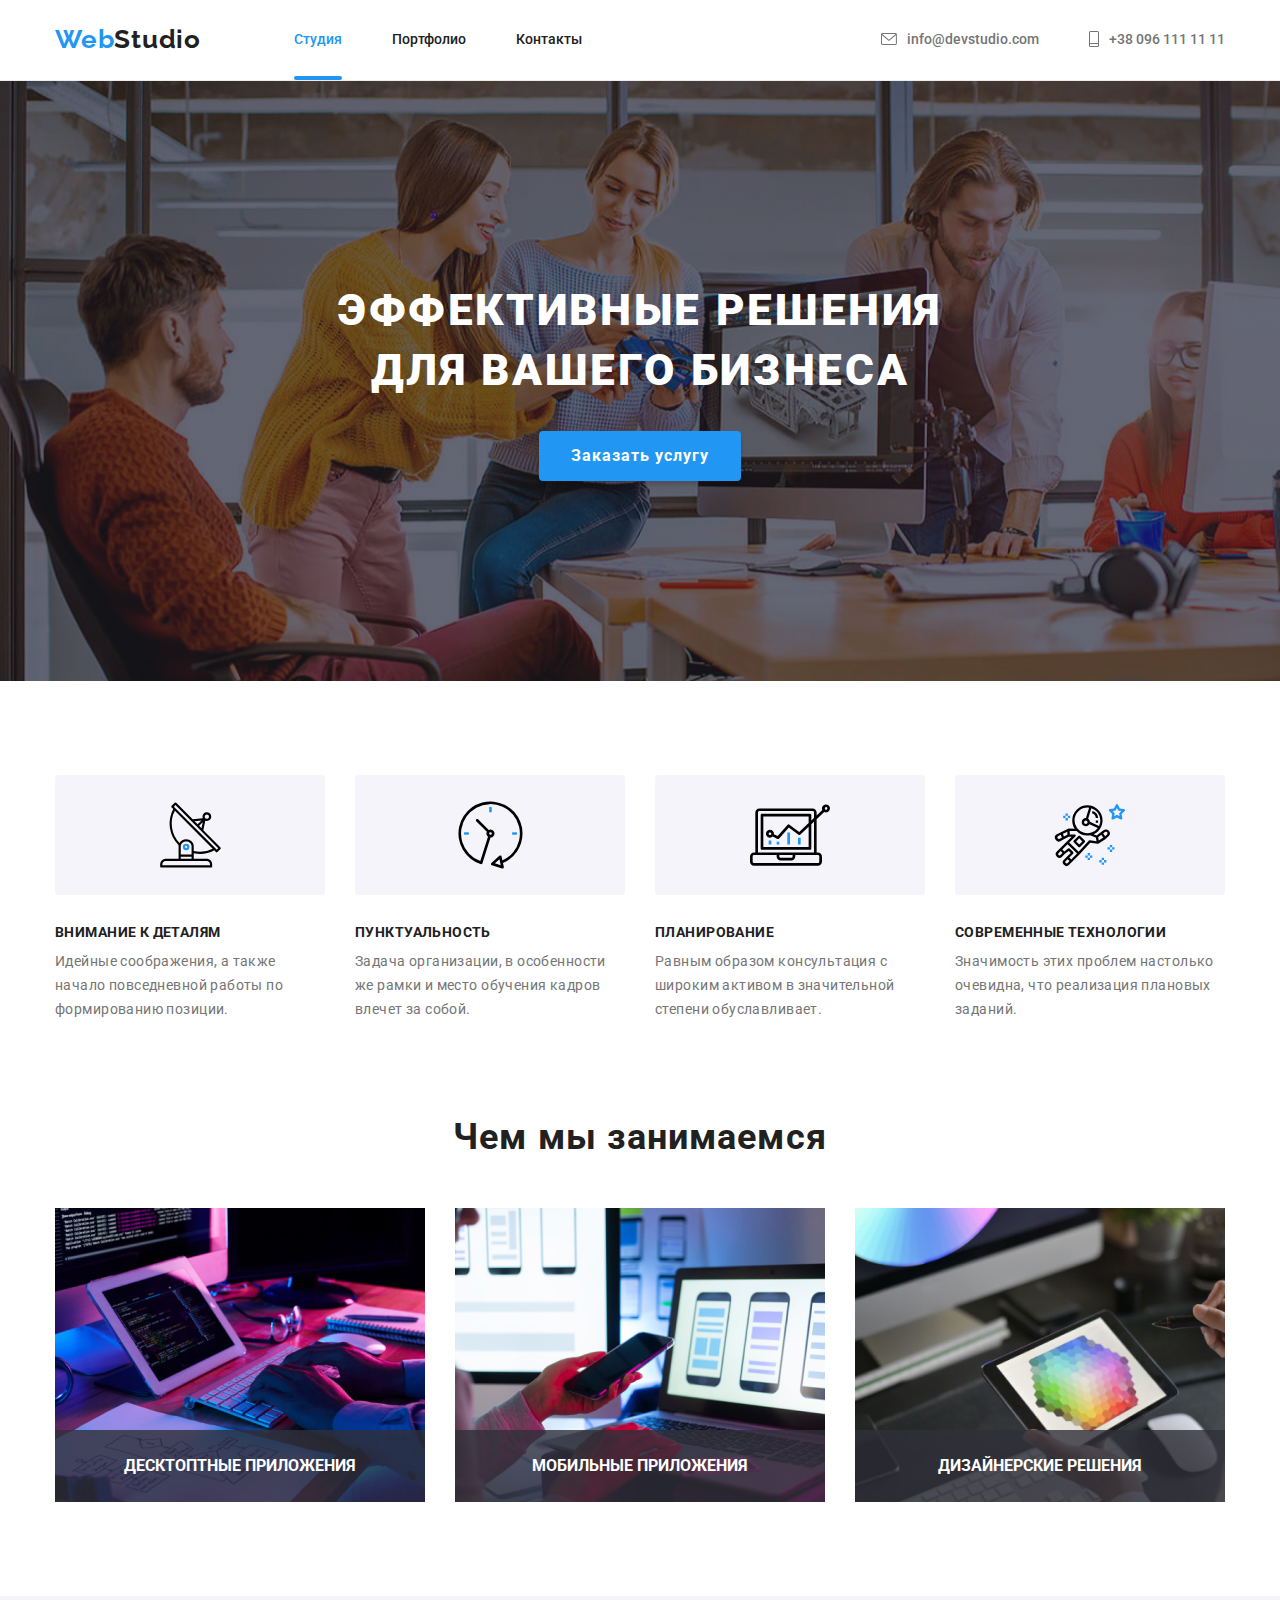
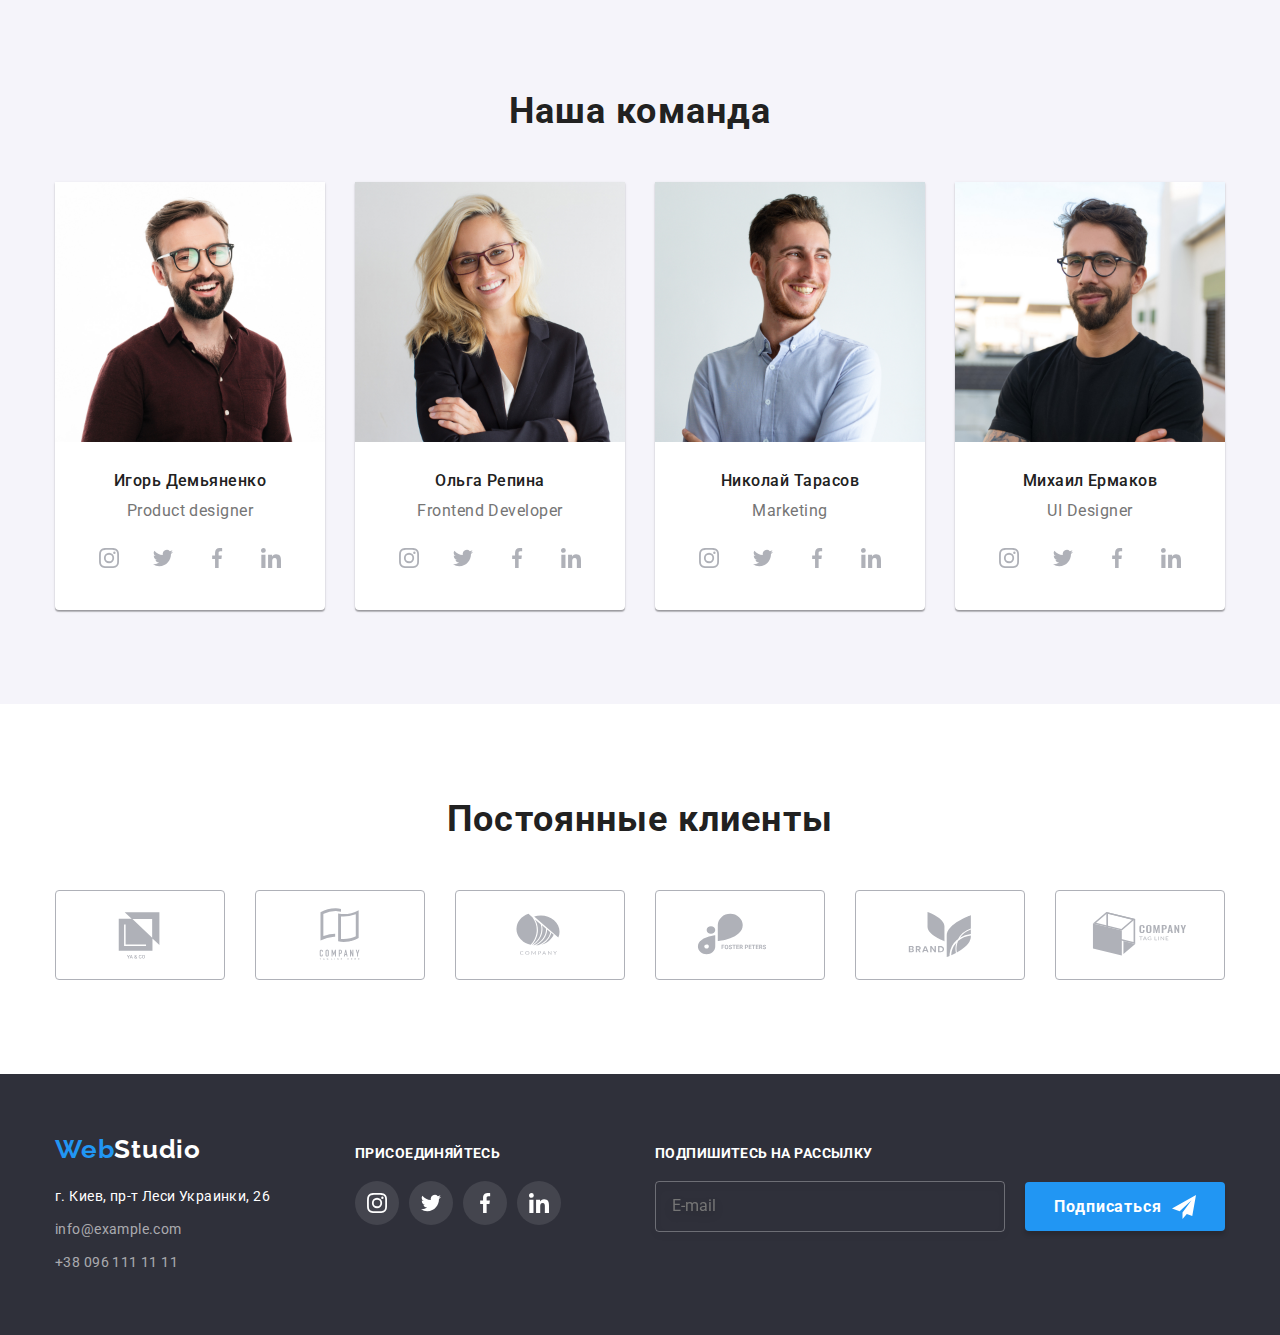
==== commit 5429e526: "ready to be checked" ====
--- a/index.html
+++ b/index.html
@@ -100,7 +100,7 @@
             </li>
             <li class="feature-item">
               <div class="feature-item-icon">
-                <svg class="feature-icon" width="70" height="54">
+                <svg class="feature-icon" width="90" height="80">
                   <use href="./images/icons.svg#icon-diagram"></use>
                 </svg>
               </div>
@@ -112,7 +112,7 @@
             </li>
             <li class="feature-item">
               <div class="feature-item-icon">
-                <svg class="feature-icon" width="55" height="60">
+                <svg class="feature-icon" width="90" height="70">
                   <use href="./images/icons.svg#icon-astronaut"></use>
                 </svg>
               </div>
@@ -436,7 +436,6 @@
               name="user-email"
               class="input-email"
               placeholder="E-mail"
-              required
             />
             <button class="subscribe-button button" type="submit">
               <span class="subscribe-button-text">Подписаться</span>
@@ -448,7 +447,7 @@
         </div>
       </div>
     </footer>
-    <div class="backdrop is is-hidden" data-modal>
+    <div class="backdrop is-hidden" data-modal>
       <div class="modal">
         <form class="modal-contact-form">
           <p class="modal-contact-title">
@@ -461,7 +460,6 @@
                 type="text"
                 name="user-name"
                 class="modal-contact-input"
-                required
                 minlength="2"
                 pattern="[a-zA-Zа-яёА-ЯЁ]+"
               />
@@ -476,7 +474,6 @@
                 type="tel"
                 name="user-phone"
                 class="modal-contact-input"
-                required
                 pattern="+38[0-9]{3}-[0-9]{3}-[0-9]{2}-[0-9]{2}"
                 title="+38-063-111-11-11"
               />
@@ -492,7 +489,6 @@
                 type="email"
                 name="user-email"
                 class="modal-contact-input"
-                required
               />
               <svg class="modal-form-icon icon-mail" width="15" height="12">
                 <use href="./images/icons.svg#icon-user-mail"></use>
@@ -505,12 +501,11 @@
               placeholder="Введите текст"
             ></textarea>
           </label>
-          <div>
+          <div class="modal-form-check-labell">
             <input
               type="checkbox"
               name="user_policy"
               class="modal-form-check visually-hidden"
-              required
               id="user-policy"
             /><label for="user-policy" class="modal-form-check-label"
               ><span class="icon-checkbox">
--- a/css/main.min.css
+++ b/css/main.min.css
@@ -1,2 +1,2 @@
-.visually-hidden{position:absolute !important;clip:rect(1px 1px 1px 1px);clip:rect(1px, 1px, 1px, 1px);padding:0 !important;border:0 !important;height:1px !important;width:1px !important;overflow:hidden}html{box-sizing:border-box}*,*::before,*::after{box-sizing:inherit}body{margin:0;color:#212121;font-family:"Roboto", sans-serif}h1,h2,h3,p{margin-top:0;margin-bottom:0}a{text-decoration:none;color:inherit}img{display:block;max-width:100%;height:auto}.list{list-style:none;margin-top:0;margin-bottom:0;padding-left:0}.container{width:1200px;padding-left:15px;padding-right:15px;margin-left:auto;margin-right:auto}.section{padding-top:94px;padding-bottom:94px}.logo{font-family:"Raleway", sans-serif;font-size:26px;font-weight:700;line-height:1.19;letter-spacing:0.03em}.blue{color:#2196f3}.link{transition:color 250ms cubic-bezier(0.4, 0, 0.2, 1)}.link:hover,.link:focus{color:#2196f3}.link.logo:hover{color:inherit}.container menu{margin-left:auto;margin-right:auto}.navigation,.site-nav,.contacts{display:flex}.menu{display:flex;align-items:center}.navigation{align-items:center}.current-page{color:#2196f3}.current-page::after{position:absolute;content:"";width:100%;height:4px;left:0px;top:45px;border-radius:2px;background-color:#2196f3}.site-nav{padding-left:93px;margin-right:0}.site-nav-items{position:relative;display:flex;align-items:center}.site-nav-items:not(:last-child){margin-right:50px}.button{min-width:200px;padding:10px 32px;margin-top:30px;background:#2196f3;box-shadow:0px 4px 4px rgba(0,0,0,0.15);border-radius:4px;box-sizing:border-box;font-weight:700;line-height:1.87;letter-spacing:0.06em;color:#fff;border:none;cursor:pointer;transition:background 250ms cubic-bezier(0.4, 0, 0.2, 1)}.button:hover,.button:focus{background:#188ce8}.social-network-list{display:flex;margin-top:16px;justify-content:center}.subscription-links>.social-network-list{justify-content:flex-start}.social-network-list .social-network-item:not(:last-child){margin-right:10px}.social-network-link{display:flex;justify-content:center;fill:#fff;border-radius:100%;width:44px;height:44px;fill:#afb1b8;transition:color 250ms cubic-bezier(0.4, 0, 0.2, 1),background 250ms cubic-bezier(0.4, 0, 0.2, 1),fill 250ms cubic-bezier(0.4, 0, 0.2, 1)}.social-network-link:hover,.social-network-link:focus{background-color:#2196f3;fill:#fff;border-radius:100%}.social-network-item{fill:#afb1b8;background-color:rgba(255,255,255,0.1);border-radius:100%}.social-network-icon{display:block;align-self:center}.subtitle{text-align:center;font-size:36px;font-weight:700;letter-spacing:0.03em;line-height:1.17;margin-bottom:50px}.backdrop{position:fixed;top:0;left:0;width:100%;height:100%;background:rgba(0,0,0,0.2);opacity:1;transition:opacity 250ms cubic-bezier(0.4, 0, 0.2, 1)}.backdrop.is-hidden{opacity:0;visibility:hidden;pointer-events:none}.backdrop.is-hidden.modal{transform:translate(-50%, -50%) scale(0)}.modal{position:absolute;top:50%;left:50%;transform:translate(-50%, -50%) scale(1);padding:40px;min-width:528px;min-height:581px;background-color:#fff;box-shadow:0px 1px 3px rgba(0,0,0,0.12),0px 1px 1px rgba(0,0,0,0.14),0px 2px 1px rgba(0,0,0,0.2);border-radius:4px;transition:opacity 250ms cubic-bezier(0.4, 0, 0.2, 1)}.modal-contact-title{margin-bottom:12px;font-weight:700;font-size:20px;line-height:1.15;letter-spacing:0.03em;text-align:center}.modal-contact-form{display:flex;flex-direction:column}.modal-contact-input{position:relative;width:100%;height:40px;border:1px solid rgba(33,33,33,0.2);box-sizing:border-box;border-radius:4px;padding:12px 42px;transition:border-color 250ms linear}.modal-form-field-content{display:block;position:relative;margin-top:4px}.modal-form-field{font-size:12px;color:#757575}.modal-form-icon{position:absolute;left:12px;top:50%;transition:background-color 250ms linear;transform:translateY(-50%)}.modal-contact-input:focus+.modal-form-icon{fill:#2196f3}.type-message{margin-top:4px;width:100%;height:120px;resize:none;padding:16px 12px;border:1px solid rgba(33,33,33,0.2);border-radius:4px;transition:border-color 250ms linear}.modal-contact-input:focus,.type-message:focus{outline:none;border-color:#2196f3}.modal-form-btn{padding:10px 55px;min-width:200px}.modal-form-check-label{display:flex;margin-top:20px;align-items:center;font-size:14px;line-height:1.7;letter-spacing:0.03em;color:#757575}.modal-form-check{position:absolute}.modal-form-check:checked+.modal-form-check-label .icon-checkbox{background-color:#2196f3;border-color:#2196f3}.modal-form-check:checked+.modal-form-check-label .icon-checkbox .icon-check{opacity:1}.modal-form-field+.modal-form-field{margin-top:10px}.icon-checkbox{display:flex;justify-content:center;position:relative;margin-right:7px;width:16px;height:15px;background-color:#fff;border:solid 2px #212121;border-radius:2px}.icon-check{align-self:center;opacity:0}.modal-form-check-link{color:#2196f3}.button-wrapper{text-align:center}.close-modal-button{display:flex;justify-content:center;position:absolute;top:8px;right:8px;width:30px;height:30px;border:1px solid rgba(0,0,0,0.1);border-radius:50%;background:#fff}.close-modal-button:hover,.close-modal-button:focus{fill:#2196f3}.icon-close-button{align-self:center}.page-header{border-bottom:1px solid #ececec;font-size:14px;font-weight:500;padding-top:24px;padding-bottom:25px}.contacts{color:#757575;margin-left:auto}.contacts-links{display:flex;align-items:center;transition:color 250ms cubic-bezier(0.4, 0, 0.2, 1),fill 250ms cubic-bezier(0.4, 0, 0.2, 1)}.contacts-links:hover,.contacts-links:focus{fill:#2196f3;color:#2196f3}.contacts-items{margin-left:25px;margin-right:25px}.email,.phone{display:flex;align-items:center;fill:#757575;cursor:pointer}.email-icon{width:16px;height:12px;margin-right:10px}.phone-icon{width:10px;height:16px;margin-right:10px;fill:inherit}.hero{padding-top:200px;padding-bottom:200px;max-width:1600px;margin-left:auto;margin-right:auto;background-color:#c4c4c4;background-image:linear-gradient(to right, rgba(47,48,58,0.4), rgba(47,48,58,0.4)),url(../images/hero-background.jpg);text-align:center;color:#fff}.hero-title{text-align:center;font-size:44px;font-weight:900;line-height:1.36;letter-spacing:0.06em;margin-bottom:0}.features{padding-bottom:0}.features-list{display:flex;justify-content:center;margin-left:-30px;margin-top:-30px}.feature-item{margin-left:30px;margin-top:30px;flex-basis:calc((100% - 120px) / 4)}.feature-item-icon{display:flex;justify-content:center;background-color:#f5f4fa;width:100%;height:120px;border-radius:4px;margin-bottom:30px}.feature-icon{align-self:center}.feature-title{font-size:14px;font-weight:700;line-height:1.14;letter-spacing:0.03em}.feature-description{font-size:14px;color:#757575;line-height:1.71;letter-spacing:0.03em;margin-top:10px}.services{text-align:center;padding-bottom:94px}.services-list{display:flex;flex-wrap:wrap;margin-left:-30px;margin-top:-30px}.services-list-item{position:relative;margin-left:30px;margin-top:30px;flex-basis:calc((100% - 90px) / 3)}.services-list-description{position:absolute;padding-top:27px;padding-bottom:27px;width:100%;bottom:0;left:0;background:rgba(47,48,58,0.8);font-weight:700;color:#fff}.people{background-color:#f5f4fa}.people-description{padding-top:30px}.team{display:flex;flex-wrap:wrap;margin-left:-30px;margin-top:-30px}.member{background-color:#fff;box-shadow:0px 1px 3px rgba(0,0,0,0.12),0px 1px 1px rgba(0,0,0,0.14),0px 2px 1px rgba(0,0,0,0.2);border-radius:0px 0px 4px 4px;padding-bottom:30px;font-size:16px;text-align:center;line-height:1.19;letter-spacing:0.03em;margin-left:30px;margin-top:30px;flex-basis:calc((100% - 120px) / 4)}.name{font-size:16px;font-weight:500;line-height:1.17}.profession{color:#757575;margin-top:10px}.clients-list{display:flex;align-items:center;margin-left:-30px;margin-bottom:-30px}.clients-item{margin-left:30px;margin-bottom:30px;flex-basis:calc((100% - 180px) / 6)}.clients-item-link{width:100%;height:90px;display:flex;justify-content:center;align-items:center;border:1px solid #afb1b8;border-radius:4px;fill:#afb1b8;transition:fill 250ms cubic-bezier(0.4, 0, 0.2, 1),border 250ms cubic-bezier(0.4, 0, 0.2, 1)}.clients-item-link:hover,.clients-item-link:focus{fill:#2196f3;border:1px solid #2196f3}.social-network-item:not(:last-child){margin-right:10px}.clients-icon{display:block;color:inherit}.button-group{display:flex;flex-direction:row;justify-content:center}.button-group>li:not(:last-child){margin-right:8px}.secondary-button{border-style:none;border-radius:4px;font-size:16px;font-weight:500;background-color:#f5f4fa;padding:6px 22px 6px 22px;line-height:1.62;cursor:pointer;transition:background 250ms cubic-bezier(0.4, 0, 0.2, 1),box-shadow 250ms cubic-bezier(0.4, 0, 0.2, 1),border-radius 250ms cubic-bezier(0.4, 0, 0.2, 1),border 250ms cubic-bezier(0.4, 0, 0.2, 1),color 250ms cubic-bezier(0.4, 0, 0.2, 1)}.secondary-button:hover,.secondary-button:focus{background-color:#2196f3;box-shadow:0px 3px 1px rgba(0,0,0,0.1),0px 1px 2px rgba(0,0,0,0.08),0px 2px 2px rgba(0,0,0,0.12);border:none;border-radius:4px;color:#fff}.project-list{display:flex;align-items:center;padding-top:50px;padding-bottom:0}.project-items{display:flex;flex-wrap:wrap;margin-left:-30px;margin-top:-30px}.project-item-link:hover .item-overlay-description,.project-item-link:focus .item-overlay-description{opacity:1;transform:translateY(0);transition:transform 250ms cubic-bezier(0.4, 0, 0.2, 1)}.project-item-link{display:block;transition:box-shadow 250ms cubic-bezier(0.4, 0, 0.2, 1)}.project-item-link:hover,.project-item-link:focus{color:inherit;box-shadow:0px 1px 1px rgba(0,0,0,0.12),0px 4px 4px rgba(0,0,0,0.06),1px 4px 6px rgba(0,0,0,0.16)}.item{margin-left:30px;margin-top:30px;flex-basis:calc((100% - 90px) / 3)}.item-wrapper{border-left:1px solid #eeeeee;border-right:1px solid #eeeeee;border-bottom:1px solid #eeeeee;box-sizing:border-box;padding:20px 24px 20px 24px}.item-title{font-size:18px;font-weight:700;line-height:2;letter-spacing:0.06em;margin-bottom:4px}.item-description{color:#757575;font-size:16px;font-weight:400;line-height:1.87}.item-description:last-child{margin-bottom:0}.item-overlay{position:relative;overflow:hidden}.item-overlay-description{position:absolute;top:0;left:0;width:100%;height:100%;background:rgba(33,150,243,0.9);color:#fff;font-size:18px;line-height:1.56;letter-spacing:0.03em;padding:63px 24px;opacity:0;transform:translateY(100%);transition:transform 250ms cubic-bezier(0.4, 0, 0.2, 1),opacity 250ms cubic-bezier(0.4, 0, 0.2, 1)}.contact-wrapper{width:calc((100% - 30px) / 2)}.subscription-links{width:calc((100% - 30px) / 2)}.page-footer{display:flex;background-color:#2f303a;background-size:cover;color:#fff;padding-bottom:60px;padding-top:60px}.address{font-size:14px;line-height:1.71;letter-spacing:0.03em;font-style:normal;margin-top:20px}.address .contacts{display:inline-block;color:rgba(255,255,255,0.6)}.address-name{margin-bottom:9px}.tel{margin-top:9px}.container-footer{display:flex;align-items:baseline;justify-content:space-between}.contact-subscribtion-wrapper{display:flex;align-items:baseline;width:calc((100% - 30px) / 2);justify-content:space-between}.subscription-text{margin-bottom:20px;font-size:14px;font-weight:700;line-height:16px;letter-spacing:0.03em}.footer .social-network-icon{fill:#fff}.input-email{border:1px solid rgba(255,255,255,0.3);width:100%;margin-right:20px;padding-top:15px;padding-left:16px;padding-bottom:15px;filter:drop-shadow(0px 4px 4px rgba(0,0,0,0.15));background-color:transparent;color:#fff;border-radius:4px}.subscribe-by-mail{width:calc((100% - 30px) / 2)}.subscribe-form{display:flex;align-items:center;justify-content:space-between}.subscribe-button{margin-top:0;display:flex;align-items:center;justify-content:center;padding:10px 20px}.subscribe-button-text{font-size:16px;line-height:1.87;letter-spacing:0.06em;color:#fff;margin-right:10px}
+.visually-hidden{position:absolute !important;clip:rect(1px 1px 1px 1px);clip:rect(1px, 1px, 1px, 1px);padding:0 !important;border:0 !important;height:1px !important;width:1px !important;overflow:hidden}html{box-sizing:border-box}*,*::before,*::after{box-sizing:inherit}body{margin:0;color:#212121;font-family:"Roboto", sans-serif}h1,h2,h3,p{margin-top:0;margin-bottom:0}a{text-decoration:none;color:inherit}img{display:block;max-width:100%;height:auto}.list{list-style:none;margin-top:0;margin-bottom:0;padding-left:0}.container{width:1200px;padding-left:15px;padding-right:15px;margin-left:auto;margin-right:auto}.section{padding-top:94px;padding-bottom:94px}.logo{font-family:"Raleway", sans-serif;font-size:26px;font-weight:700;line-height:1.19;letter-spacing:0.03em}.blue{color:#2196f3}.link{transition:color 250ms cubic-bezier(0.4, 0, 0.2, 1)}.link:hover,.link:focus{color:#2196f3}.link.logo:hover{color:inherit}.container menu{margin-left:auto;margin-right:auto}.navigation,.site-nav,.contacts{display:flex}.menu{display:flex;align-items:center}.navigation{align-items:center}.current-page{color:#2196f3}.current-page::after{position:absolute;content:"";width:100%;height:4px;left:0px;top:45px;border-radius:2px;background-color:#2196f3}.site-nav{padding-left:93px;margin-right:0}.site-nav-items{position:relative;display:flex;align-items:center}.site-nav-items:not(:last-child){margin-right:50px}.button{min-width:200px;padding:10px 32px;margin-top:30px;background:#2196f3;box-shadow:0px 4px 4px rgba(0,0,0,0.15);border-radius:4px;box-sizing:border-box;font-weight:700;line-height:1.87;letter-spacing:0.06em;color:#fff;border:none;cursor:pointer;transition:background 250ms cubic-bezier(0.4, 0, 0.2, 1)}.button:hover,.button:focus{background:#188ce8}.social-network-list{display:flex;margin-top:16px;justify-content:center}.subscription-links>.social-network-list{justify-content:flex-start}.social-network-list .social-network-item:not(:last-child){margin-right:10px}.social-network-link{display:flex;justify-content:center;fill:#fff;border-radius:100%;width:44px;height:44px;fill:#afb1b8;transition:color 250ms cubic-bezier(0.4, 0, 0.2, 1),background 250ms cubic-bezier(0.4, 0, 0.2, 1),fill 250ms cubic-bezier(0.4, 0, 0.2, 1)}.social-network-link:hover,.social-network-link:focus{background-color:#2196f3;fill:#fff;border-radius:100%}.social-network-item{fill:#afb1b8;background-color:rgba(255,255,255,0.1);border-radius:100%}.social-network-icon{display:block;align-self:center}.subtitle{text-align:center;font-size:36px;font-weight:700;letter-spacing:0.03em;line-height:1.17;margin-bottom:50px}.backdrop{position:fixed;top:0;left:0;width:100%;height:100%;background:rgba(0,0,0,0.2);opacity:1;transition:opacity 250ms cubic-bezier(0.4, 0, 0.2, 1),visibility 250ms cubic-bezier(0.4, 0, 0.2, 1)}.backdrop.is-hidden{opacity:0;visibility:hidden;pointer-events:none}.backdrop.is-hidden .modal{transform:translate(-50%, -50%) scale(0)}.modal{position:absolute;top:50%;left:50%;transform:translate(-50%, -50%) scale(1);padding:40px;min-width:528px;min-height:581px;background-color:#fff;box-shadow:0px 1px 3px rgba(0,0,0,0.12),0px 1px 1px rgba(0,0,0,0.14),0px 2px 1px rgba(0,0,0,0.2);border-radius:4px;transition:transform 250ms cubic-bezier(0.4, 0, 0.2, 1)}.modal-contact-title{margin-bottom:12px;font-weight:700;font-size:20px;line-height:1.15;letter-spacing:0.03em;text-align:center}.modal-contact-form{display:flex;flex-direction:column}.modal-contact-input{position:relative;width:100%;height:40px;border:1px solid rgba(33,33,33,0.2);box-sizing:border-box;border-radius:4px;padding:12px 42px;transition:border-color 250ms linear}.modal-form-field-content{display:block;position:relative;margin-top:4px}.modal-form-field{font-size:12px;color:#757575}.modal-form-icon{position:absolute;left:12px;top:50%;transition:background-color 250ms linear;transform:translateY(-50%)}.modal-contact-input:focus+.modal-form-icon{fill:#2196f3}.type-message{margin-top:4px;width:100%;height:120px;resize:none;padding:16px 12px;border:1px solid rgba(33,33,33,0.2);border-radius:4px;transition:border-color 250ms linear}.modal-contact-input:focus,.type-message:focus{outline:none;border-color:#2196f3}.modal-form-btn{padding:10px 55px;min-width:200px}.modal-form-check-label{display:flex;margin-top:20px;align-items:center;font-size:14px;line-height:1.7;letter-spacing:0.03em;color:#757575}.modal-form-check{position:absolute}.modal-form-check:checked+.modal-form-check-label .icon-checkbox{background-color:#2196f3;border-color:#2196f3}.modal-form-check:checked+.modal-form-check-label .icon-checkbox .icon-check{opacity:1}.modal-form-field+.modal-form-field{margin-top:10px}.icon-checkbox{display:flex;justify-content:center;position:relative;margin-right:7px;width:16px;height:15px;background-color:#fff;border:solid 2px #212121;border-radius:2px}.icon-check{align-self:center;opacity:0}.modal-form-check-link{color:#2196f3;text-decoration:underline}.button-wrapper{text-align:center}.close-modal-button{display:flex;justify-content:center;position:absolute;top:8px;right:8px;width:30px;height:30px;border:1px solid rgba(0,0,0,0.1);border-radius:50%;background:#fff;cursor:pointer}.close-modal-button:hover,.close-modal-button:focus{fill:#2196f3}.icon-close-button{align-self:center}.modal-form-check-labell{margin-right:auto;margin-left:auto}.page-header{border-bottom:1px solid #ececec;font-size:14px;font-weight:500;padding-top:24px;padding-bottom:25px}.contacts{color:#757575;margin-left:auto}.contacts-links{display:flex;align-items:center;transition:color 250ms cubic-bezier(0.4, 0, 0.2, 1),fill 250ms cubic-bezier(0.4, 0, 0.2, 1)}.contacts-links:hover,.contacts-links:focus{fill:#2196f3;color:#2196f3}.contacts-items{margin-left:25px;margin-right:25px}.email,.phone{display:flex;align-items:center;fill:#757575;cursor:pointer}.email-icon{width:16px;height:12px;margin-right:10px}.phone-icon{width:10px;height:16px;margin-right:10px;fill:inherit}.hero{padding-top:200px;padding-bottom:200px;max-width:1600px;margin-left:auto;margin-right:auto;background-color:#c4c4c4;background-image:linear-gradient(to right, rgba(47,48,58,0.4), rgba(47,48,58,0.4)),url(../images/hero-background.jpg);text-align:center;color:#fff}.hero-title{text-align:center;font-size:44px;font-weight:900;line-height:1.36;letter-spacing:0.06em;margin-bottom:0}.features{padding-bottom:0}.features-list{display:flex;justify-content:center;margin-left:-30px;margin-top:-30px}.feature-item{margin-left:30px;margin-top:30px;flex-basis:calc((100% - 120px) / 4)}.feature-item-icon{display:flex;justify-content:center;background-color:#f5f4fa;width:100%;height:120px;border-radius:4px;margin-bottom:30px}.feature-icon{align-self:center}.feature-title{font-size:14px;font-weight:700;line-height:1.14;letter-spacing:0.03em}.feature-description{font-size:14px;color:#757575;line-height:1.71;letter-spacing:0.03em;margin-top:10px}.services{text-align:center;padding-bottom:94px}.services-list{display:flex;flex-wrap:wrap;margin-left:-30px;margin-top:-30px}.services-list-item{position:relative;margin-left:30px;margin-top:30px;flex-basis:calc((100% - 90px) / 3)}.services-list-description{position:absolute;padding-top:27px;padding-bottom:27px;width:100%;bottom:0;left:0;background:rgba(47,48,58,0.8);font-weight:700;color:#fff}.people{background-color:#f5f4fa}.people-description{padding-top:30px}.team{display:flex;flex-wrap:wrap;margin-left:-30px;margin-top:-30px}.member{background-color:#fff;box-shadow:0px 1px 3px rgba(0,0,0,0.12),0px 1px 1px rgba(0,0,0,0.14),0px 2px 1px rgba(0,0,0,0.2);border-radius:0px 0px 4px 4px;padding-bottom:30px;font-size:16px;text-align:center;line-height:1.19;letter-spacing:0.03em;margin-left:30px;margin-top:30px;flex-basis:calc((100% - 120px) / 4)}.name{font-size:16px;font-weight:500;line-height:1.17}.profession{color:#757575;margin-top:10px}.clients-list{display:flex;align-items:center;margin-left:-30px;margin-bottom:-30px}.clients-item{margin-left:30px;margin-bottom:30px;flex-basis:calc((100% - 180px) / 6)}.clients-item-link{width:100%;height:90px;display:flex;justify-content:center;align-items:center;border:1px solid #afb1b8;border-radius:4px;fill:#afb1b8;transition:fill 250ms cubic-bezier(0.4, 0, 0.2, 1),border 250ms cubic-bezier(0.4, 0, 0.2, 1)}.clients-item-link:hover,.clients-item-link:focus{fill:#2196f3;border:1px solid #2196f3}.social-network-item:not(:last-child){margin-right:10px}.clients-icon{display:block;color:inherit}.button-group{display:flex;flex-direction:row;justify-content:center}.button-group>li:not(:last-child){margin-right:8px}.secondary-button{border-style:none;border-radius:4px;font-size:16px;font-weight:500;background-color:#f5f4fa;padding:6px 22px 6px 22px;line-height:1.62;cursor:pointer;transition:background 250ms cubic-bezier(0.4, 0, 0.2, 1),box-shadow 250ms cubic-bezier(0.4, 0, 0.2, 1),border-radius 250ms cubic-bezier(0.4, 0, 0.2, 1),border 250ms cubic-bezier(0.4, 0, 0.2, 1),color 250ms cubic-bezier(0.4, 0, 0.2, 1)}.secondary-button:hover,.secondary-button:focus{background-color:#2196f3;box-shadow:0px 3px 1px rgba(0,0,0,0.1),0px 1px 2px rgba(0,0,0,0.08),0px 2px 2px rgba(0,0,0,0.12);border:none;border-radius:4px;color:#fff}.project-list{display:flex;align-items:center;padding-top:50px;padding-bottom:0}.project-items{display:flex;flex-wrap:wrap;margin-left:-30px;margin-top:-30px}.project-item-link:hover .item-overlay-description,.project-item-link:focus .item-overlay-description{opacity:1;transform:translateY(0);transition:transform 250ms cubic-bezier(0.4, 0, 0.2, 1)}.project-item-link{display:block;transition:box-shadow 250ms cubic-bezier(0.4, 0, 0.2, 1)}.project-item-link:hover,.project-item-link:focus{color:inherit;box-shadow:0px 1px 1px rgba(0,0,0,0.12),0px 4px 4px rgba(0,0,0,0.06),1px 4px 6px rgba(0,0,0,0.16)}.item{margin-left:30px;margin-top:30px;flex-basis:calc((100% - 90px) / 3)}.item-wrapper{border-left:1px solid #eeeeee;border-right:1px solid #eeeeee;border-bottom:1px solid #eeeeee;box-sizing:border-box;padding:20px 24px 20px 24px}.item-title{font-size:18px;font-weight:700;line-height:2;letter-spacing:0.06em;margin-bottom:4px}.item-description{color:#757575;font-size:16px;font-weight:400;line-height:1.87}.item-description:last-child{margin-bottom:0}.item-overlay{position:relative;overflow:hidden}.item-overlay-description{position:absolute;top:0;left:0;width:100%;height:100%;background:rgba(33,150,243,0.9);color:#fff;font-size:18px;line-height:1.56;letter-spacing:0.03em;padding:63px 24px;opacity:0;transform:translateY(100%);transition:transform 250ms cubic-bezier(0.4, 0, 0.2, 1),opacity 250ms cubic-bezier(0.4, 0, 0.2, 1)}.contact-wrapper{width:calc((100% - 30px) / 2)}.subscription-links{width:calc((100% - 30px) / 2)}.page-footer{display:flex;background-color:#2f303a;background-size:cover;color:#fff;padding-bottom:60px;padding-top:60px}.address{font-size:14px;line-height:1.71;letter-spacing:0.03em;font-style:normal;margin-top:20px}.address .contacts{display:inline-block;color:rgba(255,255,255,0.6)}.address-name{margin-bottom:9px}.tel{margin-top:9px}.container-footer{display:flex;align-items:baseline;justify-content:space-between}.contact-subscribtion-wrapper{display:flex;align-items:baseline;width:calc((100% - 30px) / 2);justify-content:space-between}.subscription-text{margin-bottom:20px;font-size:14px;font-weight:700;line-height:16px;letter-spacing:0.03em}.footer .social-network-icon{fill:#fff}.input-email{border:1px solid rgba(255,255,255,0.3);width:100%;margin-right:20px;padding-top:15px;padding-left:16px;padding-bottom:15px;filter:drop-shadow(0px 4px 4px rgba(0,0,0,0.15));background-color:transparent;color:#fff;border-radius:4px}.subscribe-by-mail{width:calc((100% - 30px) / 2)}.subscribe-form{display:flex;align-items:center;justify-content:space-between}.subscribe-button{margin-top:0;display:flex;align-items:center;justify-content:center;padding:10px 20px}.subscribe-button-text{font-size:16px;line-height:1.87;letter-spacing:0.06em;color:#fff;margin-right:10px}
 /*# sourceMappingURL=main.min.css.map */